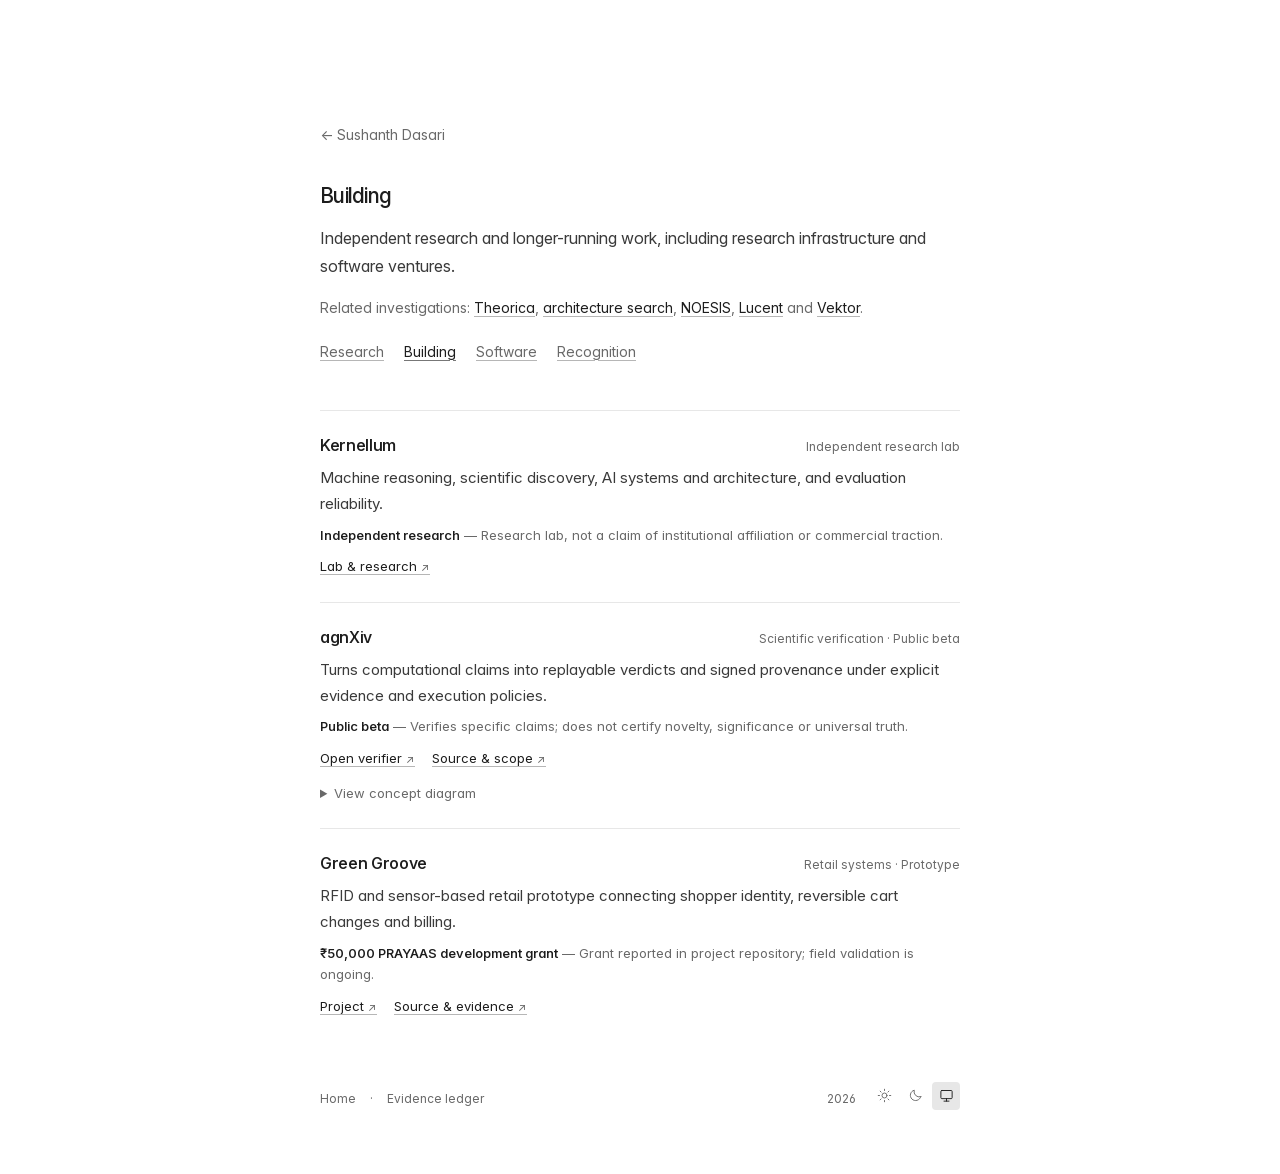
==== building/index.html @ 516c649f "Add neutral dark mode with accessible persistent theme controls" ====
<!doctype html>
<html lang="en"><head>
<meta charset="utf-8">
<meta name="viewport" content="width=device-width, initial-scale=1">
<meta name="description" content="Independent research and longer-running work, including research infrastructure and software ventures.">
<meta name="theme-color" content="#ffffff">
<meta property="og:type" content="website">
<meta property="og:title" content="Building — Sushanth Dasari">
<meta property="og:description" content="Independent research and longer-running work, including research infrastructure and software ventures.">
<meta property="og:url" content="https://sushxnthd.github.io/portfolio/building/">
<meta name="twitter:card" content="summary">
<link rel="canonical" href="https://sushxnthd.github.io/portfolio/building/">
<link rel="icon" type="image/svg+xml" href="../favicon.svg">
<link rel="preload" href="../assets/inter.woff2" as="font" type="font/woff2" crossorigin>
<script src="../theme.js?v=quiet-3"></script>
<link rel="stylesheet" href="../styles.css?v=quiet-3">
<title>Building — Sushanth Dasari</title>

</head>
<body><a class="skip" href="#main">Skip to content</a><main class="site archive" id="main">
<header class="archive-intro"><a class="back" href="../">← Sushanth Dasari</a><h1>Building</h1><p>Independent research and longer-running work, including research infrastructure and software ventures.</p><p class="crosslink">Related investigations: <a href="../research/#theorica">Theorica</a>, <a href="../research/#k1">architecture search</a>, <a href="../research/#noesis">NOESIS</a>, <a href="../research/#lucent">Lucent</a> and <a href="../research/#vektor">Vektor</a>.</p><nav class="archive-nav" aria-label="Other sections"><a href="../research/">Research</a><a href="../building/" aria-current="page">Building</a><a href="../projects/">Software</a><a href="../recognition/">Recognition</a></nav></header>
<div class="records"><article class="record" id="kernellum" aria-labelledby="kernellum-title"><div class="record-heading"><h2 id="kernellum-title">Kernellum</h2><span class="record-status">Independent research lab</span></div><p>Machine reasoning, scientific discovery, AI systems and architecture, and evaluation reliability.</p><p class="record-note"><strong>Independent research</strong> — Research lab, not a claim of institutional affiliation or commercial traction.</p><div class="record-links"><a href="https://github.com/sushxnthd/kernellum">Lab &amp; research <span aria-hidden="true">↗</span></a></div></article>
<article class="record" id="agnxiv" aria-labelledby="agnxiv-title"><div class="record-heading"><h2 id="agnxiv-title">agnXiv</h2><span class="record-status">Scientific verification · Public beta</span></div><p>Turns computational claims into replayable verdicts and signed provenance under explicit evidence and execution policies.</p><p class="record-note"><strong>Public beta</strong> — Verifies specific claims; does not certify novelty, significance or universal truth.</p><div class="record-links"><a href="https://sushxnthd.github.io/agnXiv/">Open verifier <span aria-hidden="true">↗</span></a><a href="https://github.com/sushxnthd/agnXiv">Source &amp; scope <span aria-hidden="true">↗</span></a></div><details class="record-figure"><summary>View concept diagram</summary><figure class="figure agn-figure"><div class="figure-top"><span>INFRASTRUCTURE / 01</span><span>Verification contract</span></div><div class="contract-visual" aria-label="Claim, source, and declared test produce a scoped verdict and signed provenance"><span>01 &nbsp; Exact claim</span><span>02 &nbsp; Source + data + runtime</span><span>03 &nbsp; Declared test</span><span class="contract-arrow" aria-hidden="true">↓</span><strong>Scoped verdict</strong><span class="contract-last">+ signed provenance</span></div><figcaption>Verification is conditional on the declared evidence and execution contract.</figcaption></figure></details></article>
<article class="record" id="greengroove" aria-labelledby="greengroove-title"><div class="record-heading"><h2 id="greengroove-title">Green Groove</h2><span class="record-status">Retail systems · Prototype</span></div><p>RFID and sensor-based retail prototype connecting shopper identity, reversible cart changes and billing.</p><p class="record-note"><strong>₹50,000 PRAYAAS development grant</strong> — Grant reported in project repository; field validation is ongoing.</p><div class="record-links"><a href="https://sushxnthd.github.io/greengroove/">Project <span aria-hidden="true">↗</span></a><a href="https://github.com/sushxnthd/greengroove">Source &amp; evidence <span aria-hidden="true">↗</span></a></div></article></div>
<footer class="footer archive-footer"><a href="../">Home</a><span aria-hidden="true"> · </span><a href="https://github.com/sushxnthd/portfolio/blob/main/EVIDENCE.md">Evidence ledger</a><span class="year">2026</span><div class="theme-control" role="group" aria-label="Color theme" hidden><button type="button" data-choice="light" aria-pressed="false" title="Light theme" aria-label="Light theme"><svg viewBox="0 0 24 24" width="15" height="15" fill="none" stroke="currentColor" stroke-width="1.5" stroke-linecap="round" aria-hidden="true"><circle cx="12" cy="12" r="4"/><path d="M12 2v2m0 16v2M2 12h2m16 0h2M5 5l1.5 1.5m11 11L19 19M5 19l1.5-1.5m11-11L19 5"/></svg></button><button type="button" data-choice="dark" aria-pressed="false" title="Dark theme" aria-label="Dark theme"><svg viewBox="0 0 24 24" width="15" height="15" fill="none" stroke="currentColor" stroke-width="1.5" stroke-linecap="round" stroke-linejoin="round" aria-hidden="true"><path d="M20.5 14a8.5 8.5 0 0 1-10.5-10.5A8.5 8.5 0 1 0 20.5 14Z"/></svg></button><button type="button" data-choice="system" aria-pressed="false" title="System theme" aria-label="System theme"><svg viewBox="0 0 24 24" width="15" height="15" fill="none" stroke="currentColor" stroke-width="1.5" stroke-linecap="round" stroke-linejoin="round" aria-hidden="true"><rect x="3" y="4" width="18" height="13" rx="1.5"/><path d="M12 17v4m-4 0h8"/></svg></button></div></footer>
</main></body></html>
---- styles.css ----
@font-face{font-family:Inter;src:url("assets/inter.woff2") format("woff2");font-style:normal;font-weight:100 900;font-display:swap}
@font-face{font-family:Newsreader;src:url("assets/newsreader-italic.ttf") format("truetype");font-style:italic;font-weight:200 800;font-display:swap}
:root{color-scheme:light;--bg:#fff;--ink:#1d1d1d;--text:#3a3a3a;--muted:#696969;--line:#e7e7e7;--underline:#b6b6b6;--sans:Inter,-apple-system,BlinkMacSystemFont,"Segoe UI",sans-serif;--serif:Newsreader,Georgia,serif;--measure:640px;--hover:#000;--focus:#5c5c5c;--selection:#e9e9e9;--selection-text:#111;--figure-bg:#fff}
*{box-sizing:border-box}
html{-webkit-text-size-adjust:100%;scroll-padding-top:32px}
body{margin:0;background:var(--bg);color:var(--text);font:400 16px/1.75 var(--sans);font-optical-sizing:auto;font-feature-settings:"cv11","ss01";-webkit-font-smoothing:antialiased}
h1,h2,h3,p,ul,figure{margin:0}
h1,h2,h3{color:var(--ink);font-size:16px;font-weight:500;line-height:1.5;letter-spacing:-.018em}
p+p{margin-top:16px}
a{color:var(--ink);text-decoration-line:underline;text-decoration-color:var(--underline);text-decoration-thickness:1px;text-underline-offset:3px;transition:color 120ms ease,text-decoration-color 120ms ease;overflow-wrap:break-word}
a:hover{color:var(--hover);text-decoration-color:var(--ink)}
a:focus-visible,summary:focus-visible{outline:2px solid var(--focus);outline-offset:4px;border-radius:2px}
::selection{background:var(--selection);color:var(--selection-text)}
em{font:italic 450 1.16em/1 var(--serif);font-optical-sizing:auto}
strong{font-weight:550;color:var(--ink)}
.skip{position:absolute;top:10px;left:10px;background:var(--bg);padding:6px 10px;transform:translateY(-200%)}
.skip:focus{transform:none}
.site{width:min(var(--measure),calc(100% - 48px));margin-inline:auto;padding:120px 0 64px}
.intro h1{margin-bottom:26px}
.intro p{max-width:620px}
.home-columns{display:grid;grid-template-columns:repeat(3,minmax(0,1fr));gap:30px;margin-top:57px}
.home-column{min-width:0}
.home-column h2{font-size:14px;font-weight:400;color:var(--muted);letter-spacing:0;margin-bottom:16px}
.home-list{list-style:none;padding:0;display:grid;grid-template-rows:repeat(3,minmax(79px,auto)) auto;gap:13px}
.home-list li>a{font-size:15px;line-height:1.45;display:inline-block;font-weight:450}
.home-list li p{color:var(--muted);font-size:14px;line-height:1.65;letter-spacing:-.012em;margin-top:2px}
.home-list .more{margin-top:0}
.home-list .more a{font-size:14px;color:var(--muted);text-decoration-color:transparent}
.home-list .more a:hover{color:var(--ink);text-decoration-color:var(--underline)}
.more span{display:inline-block;margin-left:2px;color:var(--muted)}
.home-section{margin-top:55px}
.home-section h2{margin-bottom:13px}
.home-section p{max-width:620px}
.recent-list{list-style:none;padding:0;display:grid;gap:5px;font-size:14px;line-height:1.65}
.recent-list li{display:grid;grid-template-columns:83px minmax(0,1fr);gap:12px}
.recent-list time{font-size:13px;color:var(--muted);font-variant-numeric:tabular-nums;white-space:nowrap;padding-top:1px}
.recent-more{font-size:13px;margin-top:11px}
.recent-more a{color:var(--muted)}
.external{font-size:.8em;color:var(--muted);display:inline-block;vertical-align:.08em}
.footer{display:flex;justify-content:space-between;align-items:baseline;gap:14px;flex-wrap:wrap;color:var(--muted);font-size:12px;line-height:1.6;margin-top:64px}
.footer a{color:var(--muted);text-decoration-color:transparent}
.footer a:hover{text-decoration-color:var(--underline);color:var(--ink)}
.archive-intro{margin-bottom:46px}
.archive-intro .back{display:inline-block;font-size:14px;color:var(--muted);text-decoration-color:transparent;margin-bottom:32px}
.archive-intro .back:hover{text-decoration-color:var(--underline);color:var(--ink)}
.archive-intro h1{font-size:21px;font-weight:500;margin-bottom:13px;letter-spacing:-.035em}
.archive-intro .crosslink{font-size:14px;color:var(--muted)}
.archive-nav{display:flex;gap:7px 20px;flex-wrap:wrap;margin-top:19px;font-size:14px}
.archive-nav a{color:var(--muted)}
.archive-group+.archive-group{margin-top:48px}
.archive-group-title{color:var(--muted);font-size:13px;font-weight:450;letter-spacing:.005em;margin-bottom:17px}
.records{display:grid;gap:0}
.record{padding:22px 0 24px;border-top:1px solid var(--line);scroll-margin-top:12px;min-width:0}
.record:last-child{padding-bottom:0}
.record-heading{display:flex;justify-content:space-between;align-items:baseline;gap:4px 20px;flex-wrap:wrap;margin-bottom:8px}
.record-heading h2,.record-heading h3{font-size:16px;font-weight:550;letter-spacing:-.021em}
.record-status{font-size:12px;color:var(--muted);line-height:1.5}
.record>p{font-size:15px;line-height:1.72}
.record>p.record-note{font-size:13px;line-height:1.65;color:var(--muted);margin-top:8px}
.record-links{display:flex;flex-wrap:wrap;gap:4px 17px;font-size:13px;margin-top:9px}
.record-links span{font-size:11px;color:var(--muted)}
.record:target .record-heading h2,.record:target .record-heading h3{text-decoration:underline;text-decoration-color:#aaa;text-underline-offset:5px}
.record-figure{margin-top:12px;font-size:13px}
.record-figure summary{cursor:pointer;color:var(--muted)}
.record-figure summary:hover{color:var(--ink)}
.record-figure .figure{margin-top:16px;max-width:450px;padding:16px;border:1px solid var(--line);display:grid;gap:12px}
.figure-top{display:flex;justify-content:space-between;gap:12px;font:10px/1.5 var(--sans);color:var(--muted)}
.figure svg{display:block;width:100%;height:auto}
.figure figcaption{font-size:12px;color:var(--muted);line-height:1.55}
.somno-visual{display:grid;grid-template-columns:1fr 1fr;align-items:center;gap:15px}
.somno-visual img{display:block;width:100%;height:auto;max-height:280px;object-fit:contain}
.somno-caption,.contract-visual{display:grid;gap:9px}
.somno-caption span,.contract-visual span{font-size:12px;color:var(--muted)}
.contract-visual{padding-block:7px}
.contract-visual strong{font-size:15px}
.archive-footer{justify-content:flex-start}
.archive-footer .year{margin-left:auto}
@media(max-width:620px){
.site{width:calc(100% - 48px);padding-top:62px;padding-bottom:48px}
.intro h1{margin-bottom:21px}
.home-columns{grid-template-columns:1fr;gap:31px;margin-top:43px}
.home-column h2{margin-bottom:12px}
.home-list{grid-template-rows:none;gap:13px}
.home-list li:not(.more){display:grid;grid-template-columns:89px minmax(0,1fr);gap:12px;align-items:baseline}
.home-list li p{margin:0;font-size:14px;line-height:1.55}
.home-list .more{margin-top:3px}
.home-section{margin-top:43px}
.footer{margin-top:48px}
.archive-intro{margin-bottom:35px}
.archive-intro .back{margin-bottom:25px}
.record-heading{display:block}
.record-status{display:block;margin-top:3px}
.record{padding:19px 0 21px}
.archive-group+.archive-group{margin-top:36px}
.archive-footer .year{margin-left:0}
.recent-list li{grid-template-columns:72px minmax(0,1fr);gap:9px}
.recent-list time{font-size:12px}
}
@media(max-width:360px){.site{width:calc(100% - 36px)}.home-list li:not(.more){grid-template-columns:82px minmax(0,1fr);gap:8px}}
@media(prefers-reduced-motion:reduce){*,*:before,*:after{transition:none!important;scroll-behavior:auto!important}}
@media print{.site{padding:0;width:100%;max-width:none}.skip,.back{display:none}.record{break-inside:avoid}a{color:#000}.footer{margin-top:25px}}

.archive-nav a[aria-current=page]{color:var(--ink);text-decoration-color:#777}

/* System fallback works without JavaScript; an explicit choice takes precedence. */
@media(prefers-color-scheme:dark){:root:not([data-theme]){color-scheme:dark;--bg:#151515;--ink:#e7e7e7;--text:#bdbdbd;--muted:#a0a0a0;--line:#303030;--underline:#656565;--hover:#fff;--focus:#aaa;--selection:#414141;--selection-text:#fff;--figure-bg:#e9e9e5}}
:root[data-theme=dark]{color-scheme:dark;--bg:#151515;--ink:#e7e7e7;--text:#bdbdbd;--muted:#a0a0a0;--line:#303030;--underline:#656565;--hover:#fff;--focus:#aaa;--selection:#414141;--selection-text:#fff;--figure-bg:#e9e9e5}
html{background:var(--bg)}
.theme-control{display:flex;align-items:center;gap:3px;margin-left:auto}
.theme-control[hidden]{display:none}
.theme-control button{display:grid;place-items:center;width:28px;height:28px;padding:0;border:0;background:transparent;color:var(--muted);border-radius:4px;cursor:pointer}
.theme-control button:hover,.theme-control button[aria-pressed=true]{color:var(--ink);background:var(--line)}
.theme-control button:focus-visible{outline:2px solid var(--focus);outline-offset:3px}
.footer .site-source{margin-left:auto}
.footer .site-source+.theme-control{margin-left:3px}
.archive-footer .year+.theme-control{margin-left:0}
/* Scientific diagrams preserve their authored color encodings on a light substrate. */
.record-figure .figure svg{background:var(--figure-bg);padding:8px;border-radius:2px}
@media(max-width:620px){.theme-control{margin-left:auto}.footer .site-source+.theme-control{margin-left:0}}
@media print{:root,:root[data-theme=dark]{color-scheme:light;--bg:#fff;--ink:#111;--text:#222;--muted:#555;--line:#ddd;--underline:#aaa;--figure-bg:#fff}.theme-control{display:none!important}}
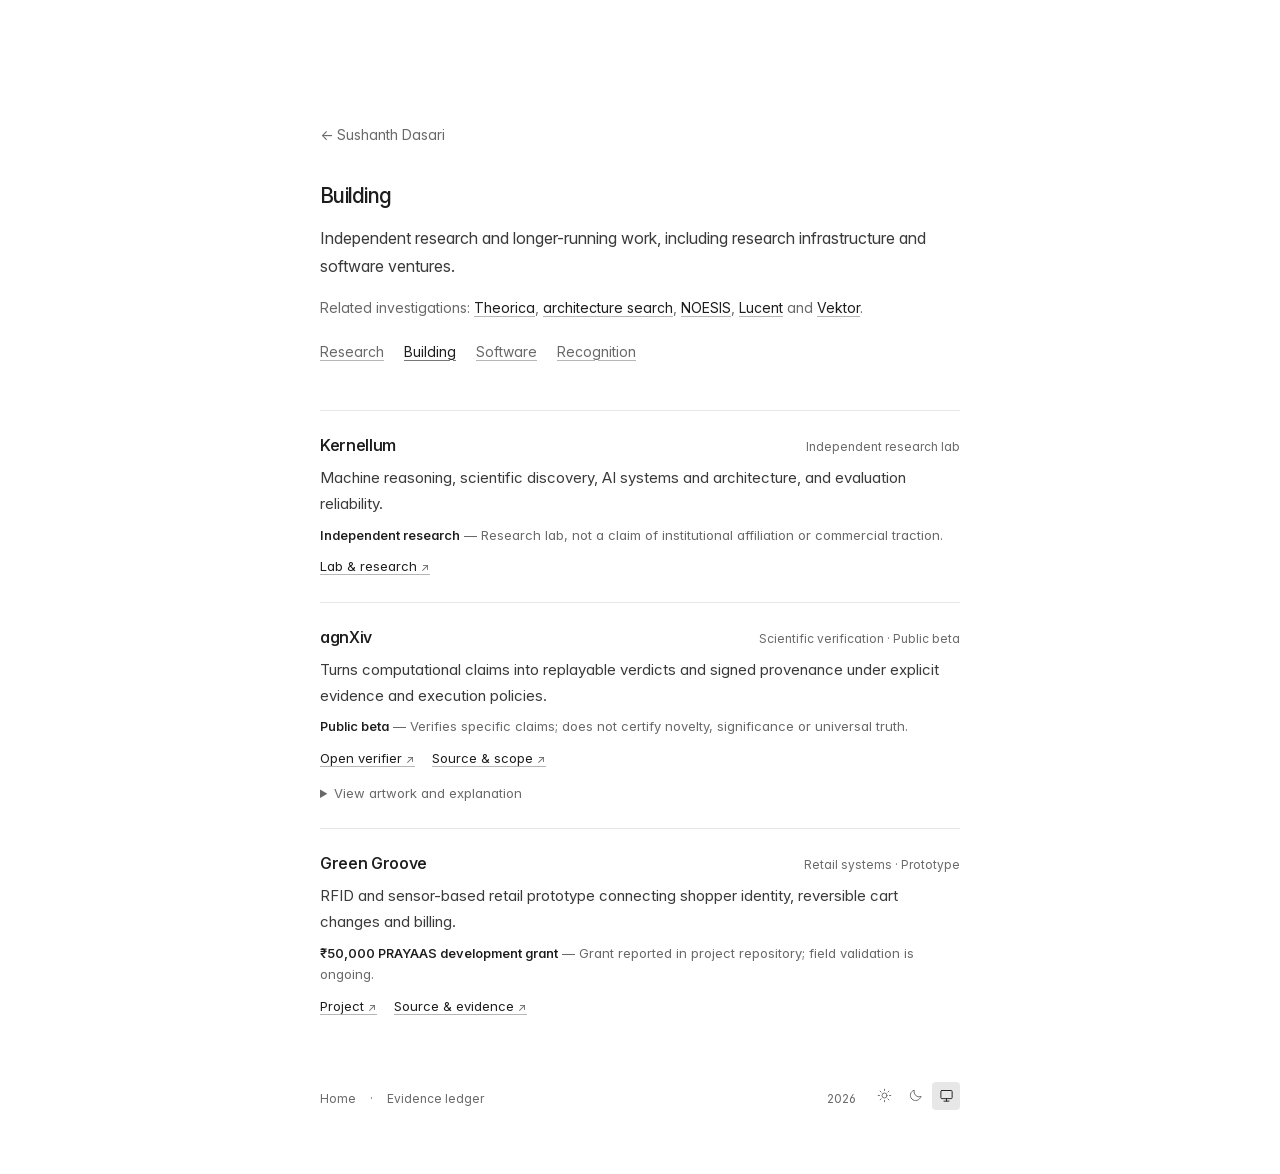
==== commit 85281fb7: "Create original Field Studies graphic collection and velocity-reactive disappearing trail" ====
--- a/building/index.html
+++ b/building/index.html
@@ -12,7 +12,7 @@
 <link rel="canonical" href="https://sushxnthd.github.io/portfolio/building/">
 <link rel="icon" type="image/svg+xml" href="../favicon.svg">
 <link rel="preload" href="../assets/inter.woff2" as="font" type="font/woff2" crossorigin>
-<script src="../theme.js?v=quiet-3"></script>
+<script src="../theme.js?v=quiet-5"></script>
 <link rel="stylesheet" href="../styles.css?v=quiet-3">
 <title>Building — Sushanth Dasari</title>
 
@@ -20,7 +20,7 @@
 <body><a class="skip" href="#main">Skip to content</a><main class="site archive" id="main">
 <header class="archive-intro"><a class="back" href="../">← Sushanth Dasari</a><h1>Building</h1><p>Independent research and longer-running work, including research infrastructure and software ventures.</p><p class="crosslink">Related investigations: <a href="../research/#theorica">Theorica</a>, <a href="../research/#k1">architecture search</a>, <a href="../research/#noesis">NOESIS</a>, <a href="../research/#lucent">Lucent</a> and <a href="../research/#vektor">Vektor</a>.</p><nav class="archive-nav" aria-label="Other sections"><a href="../research/">Research</a><a href="../building/" aria-current="page">Building</a><a href="../projects/">Software</a><a href="../recognition/">Recognition</a></nav></header>
 <div class="records"><article class="record" id="kernellum" aria-labelledby="kernellum-title"><div class="record-heading"><h2 id="kernellum-title">Kernellum</h2><span class="record-status">Independent research lab</span></div><p>Machine reasoning, scientific discovery, AI systems and architecture, and evaluation reliability.</p><p class="record-note"><strong>Independent research</strong> — Research lab, not a claim of institutional affiliation or commercial traction.</p><div class="record-links"><a href="https://github.com/sushxnthd/kernellum">Lab &amp; research <span aria-hidden="true">↗</span></a></div></article>
-<article class="record" id="agnxiv" aria-labelledby="agnxiv-title"><div class="record-heading"><h2 id="agnxiv-title">agnXiv</h2><span class="record-status">Scientific verification · Public beta</span></div><p>Turns computational claims into replayable verdicts and signed provenance under explicit evidence and execution policies.</p><p class="record-note"><strong>Public beta</strong> — Verifies specific claims; does not certify novelty, significance or universal truth.</p><div class="record-links"><a href="https://sushxnthd.github.io/agnXiv/">Open verifier <span aria-hidden="true">↗</span></a><a href="https://github.com/sushxnthd/agnXiv">Source &amp; scope <span aria-hidden="true">↗</span></a></div><details class="record-figure"><summary>View concept diagram</summary><figure class="figure agn-figure"><div class="figure-top"><span>INFRASTRUCTURE / 01</span><span>Verification contract</span></div><div class="contract-visual" aria-label="Claim, source, and declared test produce a scoped verdict and signed provenance"><span>01 &nbsp; Exact claim</span><span>02 &nbsp; Source + data + runtime</span><span>03 &nbsp; Declared test</span><span class="contract-arrow" aria-hidden="true">↓</span><strong>Scoped verdict</strong><span class="contract-last">+ signed provenance</span></div><figcaption>Verification is conditional on the declared evidence and execution contract.</figcaption></figure></details></article>
+<article class="record" id="agnxiv" aria-labelledby="agnxiv-title"><div class="record-heading"><h2 id="agnxiv-title">agnXiv</h2><span class="record-status">Scientific verification · Public beta</span></div><p>Turns computational claims into replayable verdicts and signed provenance under explicit evidence and execution policies.</p><p class="record-note"><strong>Public beta</strong> — Verifies specific claims; does not certify novelty, significance or universal truth.</p><div class="record-links"><a href="https://sushxnthd.github.io/agnXiv/">Open verifier <span aria-hidden="true">↗</span></a><a href="https://github.com/sushxnthd/agnXiv">Source &amp; scope <span aria-hidden="true">↗</span></a></div><details class="record-figure"><summary>View artwork and explanation</summary><figure class="figure original-figure"><img src="../assets/art/proof.svg" width="640" height="480" alt="An original typographic poster with a five-stage verification motif. It represents replayable verification, not a certification guarantee." loading="lazy" decoding="async"><figcaption>Original typographic artwork. A verification verdict depends on the exact claim, source, data, runtime and declared test; verification is conditional on that contract.</figcaption></figure></details></article>
 <article class="record" id="greengroove" aria-labelledby="greengroove-title"><div class="record-heading"><h2 id="greengroove-title">Green Groove</h2><span class="record-status">Retail systems · Prototype</span></div><p>RFID and sensor-based retail prototype connecting shopper identity, reversible cart changes and billing.</p><p class="record-note"><strong>₹50,000 PRAYAAS development grant</strong> — Grant reported in project repository; field validation is ongoing.</p><div class="record-links"><a href="https://sushxnthd.github.io/greengroove/">Project <span aria-hidden="true">↗</span></a><a href="https://github.com/sushxnthd/greengroove">Source &amp; evidence <span aria-hidden="true">↗</span></a></div></article></div>
 <footer class="footer archive-footer"><a href="../">Home</a><span aria-hidden="true"> · </span><a href="https://github.com/sushxnthd/portfolio/blob/main/EVIDENCE.md">Evidence ledger</a><span class="year">2026</span><div class="theme-control" role="group" aria-label="Color theme" hidden><button type="button" data-choice="light" aria-pressed="false" title="Light theme" aria-label="Light theme"><svg viewBox="0 0 24 24" width="15" height="15" fill="none" stroke="currentColor" stroke-width="1.5" stroke-linecap="round" aria-hidden="true"><circle cx="12" cy="12" r="4"/><path d="M12 2v2m0 16v2M2 12h2m16 0h2M5 5l1.5 1.5m11 11L19 19M5 19l1.5-1.5m11-11L19 5"/></svg></button><button type="button" data-choice="dark" aria-pressed="false" title="Dark theme" aria-label="Dark theme"><svg viewBox="0 0 24 24" width="15" height="15" fill="none" stroke="currentColor" stroke-width="1.5" stroke-linecap="round" stroke-linejoin="round" aria-hidden="true"><path d="M20.5 14a8.5 8.5 0 0 1-10.5-10.5A8.5 8.5 0 1 0 20.5 14Z"/></svg></button><button type="button" data-choice="system" aria-pressed="false" title="System theme" aria-label="System theme"><svg viewBox="0 0 24 24" width="15" height="15" fill="none" stroke="currentColor" stroke-width="1.5" stroke-linecap="round" stroke-linejoin="round" aria-hidden="true"><rect x="3" y="4" width="18" height="13" rx="1.5"/><path d="M12 17v4m-4 0h8"/></svg></button></div></footer>
 </main></body></html>
--- a/styles.css
+++ b/styles.css
@@ -118,3 +118,30 @@
 .record-figure .figure svg{background:var(--figure-bg);padding:8px;border-radius:2px}
 @media(max-width:620px){.theme-control{margin-left:auto}.footer .site-source+.theme-control{margin-left:0}}
 @media print{:root,:root[data-theme=dark]{color-scheme:light;--bg:#fff;--ink:#111;--text:#222;--muted:#555;--line:#ddd;--underline:#aaa;--figure-bg:#fff}.theme-control{display:none!important}}
+
+/* An ephemeral portfolio image trail. It is never part of the reading or hit-test tree. */
+.image-trail{position:fixed;inset:0;overflow:hidden;z-index:10;pointer-events:none;user-select:none;contain:strict}
+.image-trail__item{position:absolute;display:block;width:var(--trail-width,156px);max-height:180px;height:auto;object-fit:contain;transform-origin:center;pointer-events:none;will-change:transform,opacity;box-shadow:0 5px 24px #0002;border-radius:2px}
+.trail-toggle{appearance:none;border:0;background:none;color:var(--muted);font:inherit;padding:4px 0;cursor:pointer;white-space:nowrap}
+.trail-toggle[hidden]{display:none}
+.trail-toggle:hover{color:var(--ink)}
+.trail-toggle:focus-visible{outline:2px solid var(--focus);outline-offset:3px;border-radius:2px}
+.trail-toggle .trail-state{margin-left:2px;color:var(--ink)}
+@media(prefers-reduced-motion:reduce),(hover:none),(pointer:coarse){.image-trail,.trail-toggle{display:none!important}}
+@media print{.image-trail,.trail-toggle{display:none!important}}
+
+/* Field studies — art direction and trail v2. */
+.image-trail{z-index:10}
+.image-trail__item{width:var(--trail-width,250px);max-height:none;height:auto;aspect-ratio:4/3;object-fit:cover;border-radius:0;box-shadow:none;will-change:transform,opacity,clip-path;backface-visibility:hidden}
+.art-link{margin-left:auto}
+.footer .art-link+.site-source{margin-left:0}
+.art-site{--measure:880px}
+.art-site .archive-intro{max-width:640px;margin-bottom:35px}
+.art-grid{display:grid;grid-template-columns:repeat(2,minmax(0,1fr));gap:34px 22px}
+.art-study{min-width:0}
+.art-study img{width:100%;height:auto;display:block;aspect-ratio:4/3;background:var(--line)}
+.art-study figcaption{display:flex;justify-content:space-between;gap:8px;flex-wrap:wrap;margin-top:8px;font-size:12px;color:var(--muted);line-height:1.5}
+.art-study figcaption span:first-child{color:var(--ink)}
+.record-figure .original-figure{border:0;padding:0;max-width:520px;gap:10px}
+.original-figure img{display:block;width:100%;height:auto}
+@media(max-width:620px){.art-grid{grid-template-columns:1fr;gap:25px}.art-link{margin-left:0}.footer .art-link+.site-source{margin-left:auto}}
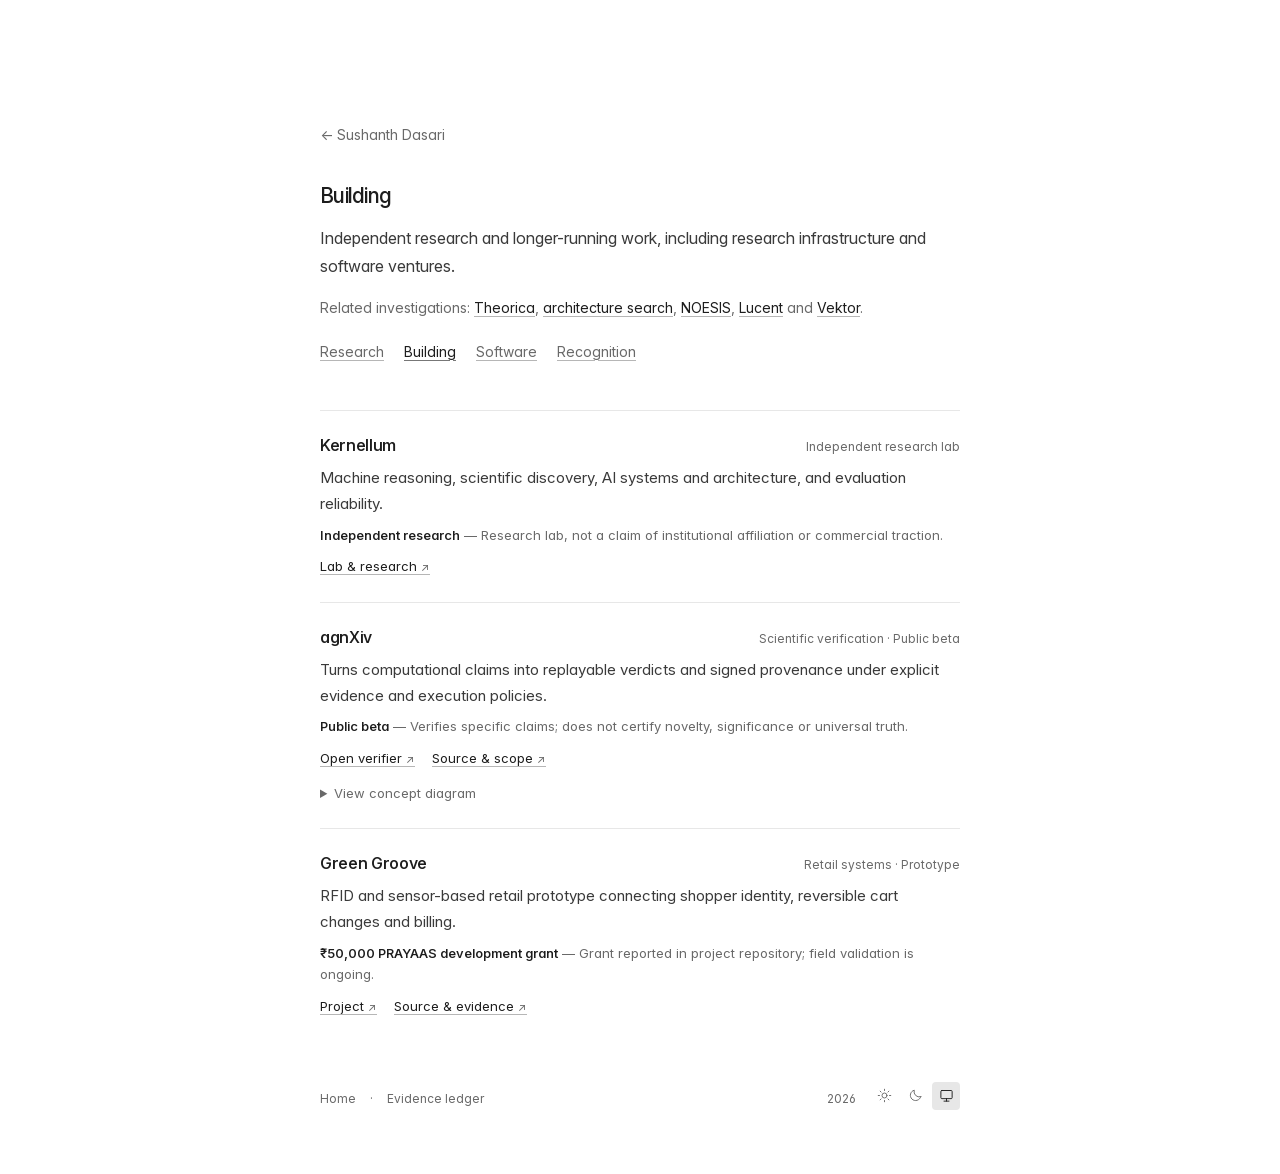
==== commit 69856392: "Restore the original project-art image trail and graphics" ====
--- a/building/index.html
+++ b/building/index.html
@@ -12,7 +12,7 @@
 <link rel="canonical" href="https://sushxnthd.github.io/portfolio/building/">
 <link rel="icon" type="image/svg+xml" href="../favicon.svg">
 <link rel="preload" href="../assets/inter.woff2" as="font" type="font/woff2" crossorigin>
-<script src="../theme.js?v=quiet-5"></script>
+<script src="../theme.js?v=quiet-3"></script>
 <link rel="stylesheet" href="../styles.css?v=quiet-3">
 <title>Building — Sushanth Dasari</title>
 
@@ -20,7 +20,7 @@
 <body><a class="skip" href="#main">Skip to content</a><main class="site archive" id="main">
 <header class="archive-intro"><a class="back" href="../">← Sushanth Dasari</a><h1>Building</h1><p>Independent research and longer-running work, including research infrastructure and software ventures.</p><p class="crosslink">Related investigations: <a href="../research/#theorica">Theorica</a>, <a href="../research/#k1">architecture search</a>, <a href="../research/#noesis">NOESIS</a>, <a href="../research/#lucent">Lucent</a> and <a href="../research/#vektor">Vektor</a>.</p><nav class="archive-nav" aria-label="Other sections"><a href="../research/">Research</a><a href="../building/" aria-current="page">Building</a><a href="../projects/">Software</a><a href="../recognition/">Recognition</a></nav></header>
 <div class="records"><article class="record" id="kernellum" aria-labelledby="kernellum-title"><div class="record-heading"><h2 id="kernellum-title">Kernellum</h2><span class="record-status">Independent research lab</span></div><p>Machine reasoning, scientific discovery, AI systems and architecture, and evaluation reliability.</p><p class="record-note"><strong>Independent research</strong> — Research lab, not a claim of institutional affiliation or commercial traction.</p><div class="record-links"><a href="https://github.com/sushxnthd/kernellum">Lab &amp; research <span aria-hidden="true">↗</span></a></div></article>
-<article class="record" id="agnxiv" aria-labelledby="agnxiv-title"><div class="record-heading"><h2 id="agnxiv-title">agnXiv</h2><span class="record-status">Scientific verification · Public beta</span></div><p>Turns computational claims into replayable verdicts and signed provenance under explicit evidence and execution policies.</p><p class="record-note"><strong>Public beta</strong> — Verifies specific claims; does not certify novelty, significance or universal truth.</p><div class="record-links"><a href="https://sushxnthd.github.io/agnXiv/">Open verifier <span aria-hidden="true">↗</span></a><a href="https://github.com/sushxnthd/agnXiv">Source &amp; scope <span aria-hidden="true">↗</span></a></div><details class="record-figure"><summary>View artwork and explanation</summary><figure class="figure original-figure"><img src="../assets/art/proof.svg" width="640" height="480" alt="An original typographic poster with a five-stage verification motif. It represents replayable verification, not a certification guarantee." loading="lazy" decoding="async"><figcaption>Original typographic artwork. A verification verdict depends on the exact claim, source, data, runtime and declared test; verification is conditional on that contract.</figcaption></figure></details></article>
+<article class="record" id="agnxiv" aria-labelledby="agnxiv-title"><div class="record-heading"><h2 id="agnxiv-title">agnXiv</h2><span class="record-status">Scientific verification · Public beta</span></div><p>Turns computational claims into replayable verdicts and signed provenance under explicit evidence and execution policies.</p><p class="record-note"><strong>Public beta</strong> — Verifies specific claims; does not certify novelty, significance or universal truth.</p><div class="record-links"><a href="https://sushxnthd.github.io/agnXiv/">Open verifier <span aria-hidden="true">↗</span></a><a href="https://github.com/sushxnthd/agnXiv">Source &amp; scope <span aria-hidden="true">↗</span></a></div><details class="record-figure"><summary>View concept diagram</summary><figure class="figure agn-figure"><div class="figure-top"><span>INFRASTRUCTURE / 01</span><span>Verification contract</span></div><div class="contract-visual" aria-label="Claim, source, and declared test produce a scoped verdict and signed provenance"><span>01 &nbsp; Exact claim</span><span>02 &nbsp; Source + data + runtime</span><span>03 &nbsp; Declared test</span><span class="contract-arrow" aria-hidden="true">↓</span><strong>Scoped verdict</strong><span class="contract-last">+ signed provenance</span></div><figcaption>Verification is conditional on the declared evidence and execution contract.</figcaption></figure></details></article>
 <article class="record" id="greengroove" aria-labelledby="greengroove-title"><div class="record-heading"><h2 id="greengroove-title">Green Groove</h2><span class="record-status">Retail systems · Prototype</span></div><p>RFID and sensor-based retail prototype connecting shopper identity, reversible cart changes and billing.</p><p class="record-note"><strong>₹50,000 PRAYAAS development grant</strong> — Grant reported in project repository; field validation is ongoing.</p><div class="record-links"><a href="https://sushxnthd.github.io/greengroove/">Project <span aria-hidden="true">↗</span></a><a href="https://github.com/sushxnthd/greengroove">Source &amp; evidence <span aria-hidden="true">↗</span></a></div></article></div>
 <footer class="footer archive-footer"><a href="../">Home</a><span aria-hidden="true"> · </span><a href="https://github.com/sushxnthd/portfolio/blob/main/EVIDENCE.md">Evidence ledger</a><span class="year">2026</span><div class="theme-control" role="group" aria-label="Color theme" hidden><button type="button" data-choice="light" aria-pressed="false" title="Light theme" aria-label="Light theme"><svg viewBox="0 0 24 24" width="15" height="15" fill="none" stroke="currentColor" stroke-width="1.5" stroke-linecap="round" aria-hidden="true"><circle cx="12" cy="12" r="4"/><path d="M12 2v2m0 16v2M2 12h2m16 0h2M5 5l1.5 1.5m11 11L19 19M5 19l1.5-1.5m11-11L19 5"/></svg></button><button type="button" data-choice="dark" aria-pressed="false" title="Dark theme" aria-label="Dark theme"><svg viewBox="0 0 24 24" width="15" height="15" fill="none" stroke="currentColor" stroke-width="1.5" stroke-linecap="round" stroke-linejoin="round" aria-hidden="true"><path d="M20.5 14a8.5 8.5 0 0 1-10.5-10.5A8.5 8.5 0 1 0 20.5 14Z"/></svg></button><button type="button" data-choice="system" aria-pressed="false" title="System theme" aria-label="System theme"><svg viewBox="0 0 24 24" width="15" height="15" fill="none" stroke="currentColor" stroke-width="1.5" stroke-linecap="round" stroke-linejoin="round" aria-hidden="true"><rect x="3" y="4" width="18" height="13" rx="1.5"/><path d="M12 17v4m-4 0h8"/></svg></button></div></footer>
 </main></body></html>
--- a/styles.css
+++ b/styles.css
@@ -129,19 +129,3 @@
 .trail-toggle .trail-state{margin-left:2px;color:var(--ink)}
 @media(prefers-reduced-motion:reduce),(hover:none),(pointer:coarse){.image-trail,.trail-toggle{display:none!important}}
 @media print{.image-trail,.trail-toggle{display:none!important}}
-
-/* Field studies — art direction and trail v2. */
-.image-trail{z-index:10}
-.image-trail__item{width:var(--trail-width,250px);max-height:none;height:auto;aspect-ratio:4/3;object-fit:cover;border-radius:0;box-shadow:none;will-change:transform,opacity,clip-path;backface-visibility:hidden}
-.art-link{margin-left:auto}
-.footer .art-link+.site-source{margin-left:0}
-.art-site{--measure:880px}
-.art-site .archive-intro{max-width:640px;margin-bottom:35px}
-.art-grid{display:grid;grid-template-columns:repeat(2,minmax(0,1fr));gap:34px 22px}
-.art-study{min-width:0}
-.art-study img{width:100%;height:auto;display:block;aspect-ratio:4/3;background:var(--line)}
-.art-study figcaption{display:flex;justify-content:space-between;gap:8px;flex-wrap:wrap;margin-top:8px;font-size:12px;color:var(--muted);line-height:1.5}
-.art-study figcaption span:first-child{color:var(--ink)}
-.record-figure .original-figure{border:0;padding:0;max-width:520px;gap:10px}
-.original-figure img{display:block;width:100%;height:auto}
-@media(max-width:620px){.art-grid{grid-template-columns:1fr;gap:25px}.art-link{margin-left:0}.footer .art-link+.site-source{margin-left:auto}}
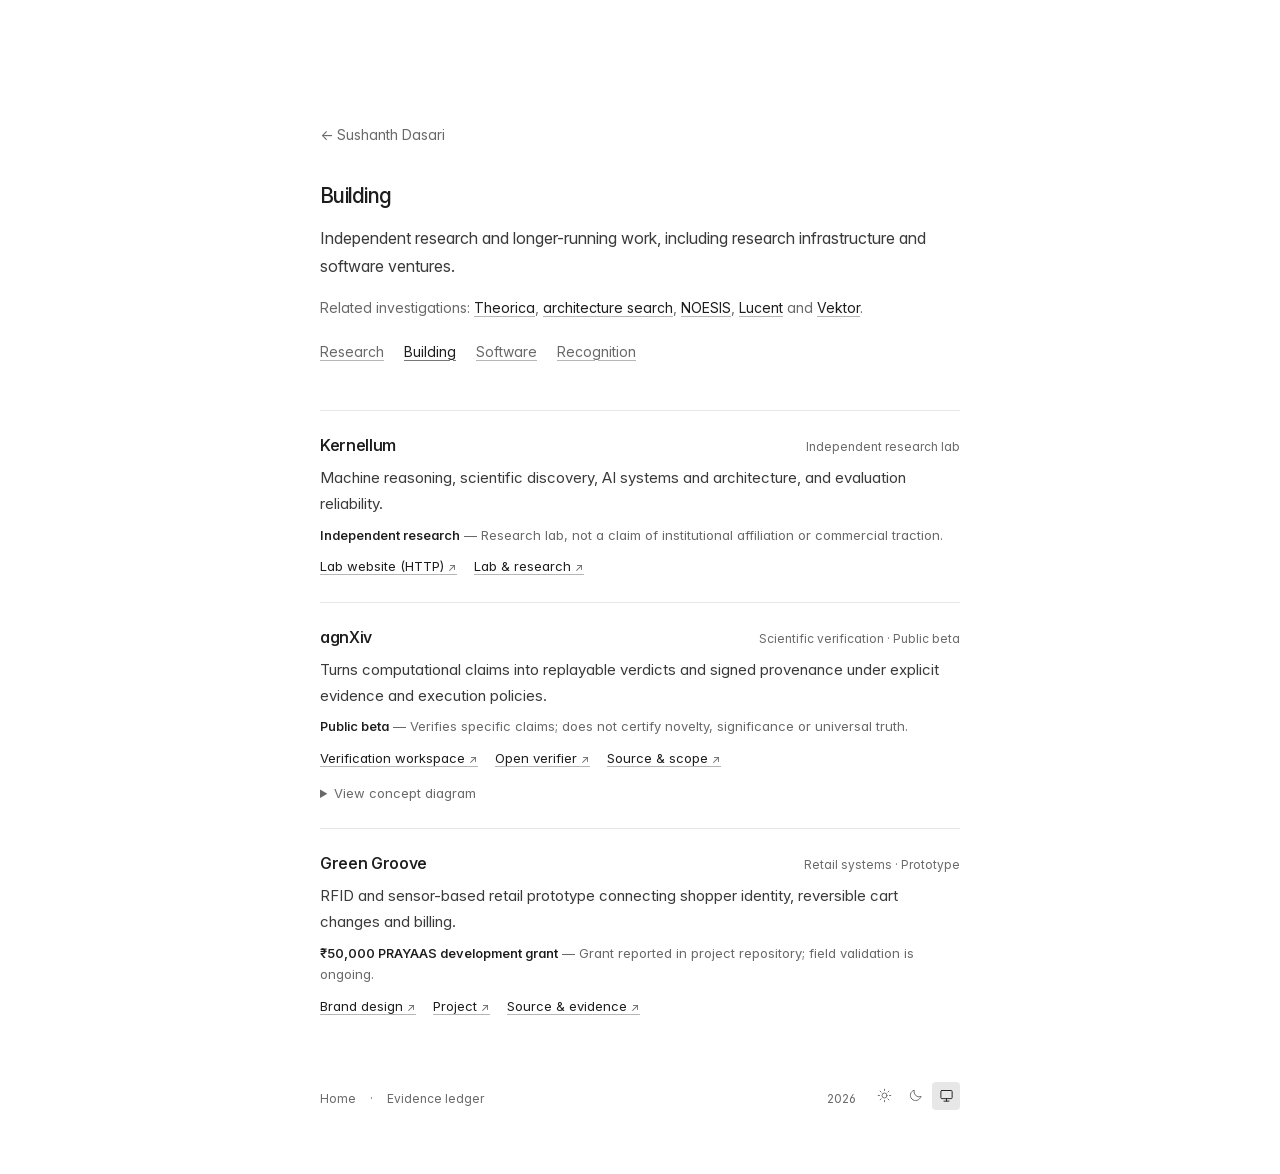
==== commit 153e5c3d: "Link verified project websites and all 25 live engineering demos" ====
--- a/building/index.html
+++ b/building/index.html
@@ -19,8 +19,8 @@
 </head>
 <body><a class="skip" href="#main">Skip to content</a><main class="site archive" id="main">
 <header class="archive-intro"><a class="back" href="../">← Sushanth Dasari</a><h1>Building</h1><p>Independent research and longer-running work, including research infrastructure and software ventures.</p><p class="crosslink">Related investigations: <a href="../research/#theorica">Theorica</a>, <a href="../research/#k1">architecture search</a>, <a href="../research/#noesis">NOESIS</a>, <a href="../research/#lucent">Lucent</a> and <a href="../research/#vektor">Vektor</a>.</p><nav class="archive-nav" aria-label="Other sections"><a href="../research/">Research</a><a href="../building/" aria-current="page">Building</a><a href="../projects/">Software</a><a href="../recognition/">Recognition</a></nav></header>
-<div class="records"><article class="record" id="kernellum" aria-labelledby="kernellum-title"><div class="record-heading"><h2 id="kernellum-title">Kernellum</h2><span class="record-status">Independent research lab</span></div><p>Machine reasoning, scientific discovery, AI systems and architecture, and evaluation reliability.</p><p class="record-note"><strong>Independent research</strong> — Research lab, not a claim of institutional affiliation or commercial traction.</p><div class="record-links"><a href="https://github.com/sushxnthd/kernellum">Lab &amp; research <span aria-hidden="true">↗</span></a></div></article>
-<article class="record" id="agnxiv" aria-labelledby="agnxiv-title"><div class="record-heading"><h2 id="agnxiv-title">agnXiv</h2><span class="record-status">Scientific verification · Public beta</span></div><p>Turns computational claims into replayable verdicts and signed provenance under explicit evidence and execution policies.</p><p class="record-note"><strong>Public beta</strong> — Verifies specific claims; does not certify novelty, significance or universal truth.</p><div class="record-links"><a href="https://sushxnthd.github.io/agnXiv/">Open verifier <span aria-hidden="true">↗</span></a><a href="https://github.com/sushxnthd/agnXiv">Source &amp; scope <span aria-hidden="true">↗</span></a></div><details class="record-figure"><summary>View concept diagram</summary><figure class="figure agn-figure"><div class="figure-top"><span>INFRASTRUCTURE / 01</span><span>Verification contract</span></div><div class="contract-visual" aria-label="Claim, source, and declared test produce a scoped verdict and signed provenance"><span>01 &nbsp; Exact claim</span><span>02 &nbsp; Source + data + runtime</span><span>03 &nbsp; Declared test</span><span class="contract-arrow" aria-hidden="true">↓</span><strong>Scoped verdict</strong><span class="contract-last">+ signed provenance</span></div><figcaption>Verification is conditional on the declared evidence and execution contract.</figcaption></figure></details></article>
-<article class="record" id="greengroove" aria-labelledby="greengroove-title"><div class="record-heading"><h2 id="greengroove-title">Green Groove</h2><span class="record-status">Retail systems · Prototype</span></div><p>RFID and sensor-based retail prototype connecting shopper identity, reversible cart changes and billing.</p><p class="record-note"><strong>₹50,000 PRAYAAS development grant</strong> — Grant reported in project repository; field validation is ongoing.</p><div class="record-links"><a href="https://sushxnthd.github.io/greengroove/">Project <span aria-hidden="true">↗</span></a><a href="https://github.com/sushxnthd/greengroove">Source &amp; evidence <span aria-hidden="true">↗</span></a></div></article></div>
+<div class="records"><article class="record" id="kernellum" aria-labelledby="kernellum-title"><div class="record-heading"><h2 id="kernellum-title">Kernellum</h2><span class="record-status">Independent research lab</span></div><p>Machine reasoning, scientific discovery, AI systems and architecture, and evaluation reliability.</p><p class="record-note"><strong>Independent research</strong> — Research lab, not a claim of institutional affiliation or commercial traction.</p><div class="record-links"><a href="http://kernellum.qd.je/">Lab website (HTTP) <span aria-hidden="true">↗</span></a><a href="https://github.com/sushxnthd/kernellum">Lab &amp; research <span aria-hidden="true">↗</span></a></div></article>
+<article class="record" id="agnxiv" aria-labelledby="agnxiv-title"><div class="record-heading"><h2 id="agnxiv-title">agnXiv</h2><span class="record-status">Scientific verification · Public beta</span></div><p>Turns computational claims into replayable verdicts and signed provenance under explicit evidence and execution policies.</p><p class="record-note"><strong>Public beta</strong> — Verifies specific claims; does not certify novelty, significance or universal truth.</p><div class="record-links"><a href="https://sushxnthd.github.io/agnXiv/verify.html">Verification workspace <span aria-hidden="true">↗</span></a><a href="https://sushxnthd.github.io/agnXiv/">Open verifier <span aria-hidden="true">↗</span></a><a href="https://github.com/sushxnthd/agnXiv">Source &amp; scope <span aria-hidden="true">↗</span></a></div><details class="record-figure"><summary>View concept diagram</summary><figure class="figure agn-figure"><div class="figure-top"><span>INFRASTRUCTURE / 01</span><span>Verification contract</span></div><div class="contract-visual" aria-label="Claim, source, and declared test produce a scoped verdict and signed provenance"><span>01 &nbsp; Exact claim</span><span>02 &nbsp; Source + data + runtime</span><span>03 &nbsp; Declared test</span><span class="contract-arrow" aria-hidden="true">↓</span><strong>Scoped verdict</strong><span class="contract-last">+ signed provenance</span></div><figcaption>Verification is conditional on the declared evidence and execution contract.</figcaption></figure></details></article>
+<article class="record" id="greengroove" aria-labelledby="greengroove-title"><div class="record-heading"><h2 id="greengroove-title">Green Groove</h2><span class="record-status">Retail systems · Prototype</span></div><p>RFID and sensor-based retail prototype connecting shopper identity, reversible cart changes and billing.</p><p class="record-note"><strong>₹50,000 PRAYAAS development grant</strong> — Grant reported in project repository; field validation is ongoing.</p><div class="record-links"><a href="https://www.behance.net/gallery/211169339/Green-Groove">Brand design <span aria-hidden="true">↗</span></a><a href="https://sushxnthd.github.io/greengroove/">Project <span aria-hidden="true">↗</span></a><a href="https://github.com/sushxnthd/greengroove">Source &amp; evidence <span aria-hidden="true">↗</span></a></div></article></div>
 <footer class="footer archive-footer"><a href="../">Home</a><span aria-hidden="true"> · </span><a href="https://github.com/sushxnthd/portfolio/blob/main/EVIDENCE.md">Evidence ledger</a><span class="year">2026</span><div class="theme-control" role="group" aria-label="Color theme" hidden><button type="button" data-choice="light" aria-pressed="false" title="Light theme" aria-label="Light theme"><svg viewBox="0 0 24 24" width="15" height="15" fill="none" stroke="currentColor" stroke-width="1.5" stroke-linecap="round" aria-hidden="true"><circle cx="12" cy="12" r="4"/><path d="M12 2v2m0 16v2M2 12h2m16 0h2M5 5l1.5 1.5m11 11L19 19M5 19l1.5-1.5m11-11L19 5"/></svg></button><button type="button" data-choice="dark" aria-pressed="false" title="Dark theme" aria-label="Dark theme"><svg viewBox="0 0 24 24" width="15" height="15" fill="none" stroke="currentColor" stroke-width="1.5" stroke-linecap="round" stroke-linejoin="round" aria-hidden="true"><path d="M20.5 14a8.5 8.5 0 0 1-10.5-10.5A8.5 8.5 0 1 0 20.5 14Z"/></svg></button><button type="button" data-choice="system" aria-pressed="false" title="System theme" aria-label="System theme"><svg viewBox="0 0 24 24" width="15" height="15" fill="none" stroke="currentColor" stroke-width="1.5" stroke-linecap="round" stroke-linejoin="round" aria-hidden="true"><rect x="3" y="4" width="18" height="13" rx="1.5"/><path d="M12 17v4m-4 0h8"/></svg></button></div></footer>
 </main></body></html>
--- a/styles.css
+++ b/styles.css
@@ -120,12 +120,125 @@
 @media print{:root,:root[data-theme=dark]{color-scheme:light;--bg:#fff;--ink:#111;--text:#222;--muted:#555;--line:#ddd;--underline:#aaa;--figure-bg:#fff}.theme-control{display:none!important}}
 
 /* An ephemeral portfolio image trail. It is never part of the reading or hit-test tree. */
-.image-trail{position:fixed;inset:0;overflow:hidden;z-index:10;pointer-events:none;user-select:none;contain:strict}
-.image-trail__item{position:absolute;display:block;width:var(--trail-width,156px);max-height:180px;height:auto;object-fit:contain;transform-origin:center;pointer-events:none;will-change:transform,opacity;box-shadow:0 5px 24px #0002;border-radius:2px}
+/* Decorative images paint over the page, but never capture input or cover the skip link. */
+.home{position:relative;z-index:1}
+.skip{z-index:12}
+.image-trail{position:fixed;inset:0;overflow:hidden;z-index:10;pointer-events:none;user-select:none;contain:strict;opacity:1}
+.image-trail__item{position:absolute;display:block;width:var(--trail-width,156px);max-height:180px;height:auto;object-fit:contain;transform-origin:center;pointer-events:none;will-change:transform,opacity;box-shadow:0 5px 24px #0002;border-radius:0}
 .trail-toggle{appearance:none;border:0;background:none;color:var(--muted);font:inherit;padding:4px 0;cursor:pointer;white-space:nowrap}
 .trail-toggle[hidden]{display:none}
 .trail-toggle:hover{color:var(--ink)}
 .trail-toggle:focus-visible{outline:2px solid var(--focus);outline-offset:3px;border-radius:2px}
 .trail-toggle .trail-state{margin-left:2px;color:var(--ink)}
-@media(prefers-reduced-motion:reduce),(hover:none),(pointer:coarse){.image-trail,.trail-toggle{display:none!important}}
+/* Passive touch listeners let the browser handle every native gesture. */
+@media(any-pointer:coarse){.touch-trail-enabled .home{touch-action:auto}}
+@media(prefers-reduced-motion:reduce){.image-trail,.trail-toggle{display:none!important}}
 @media print{.image-trail,.trail-toggle{display:none!important}}
+
+/* Native disclosures: compact index, full-width reading when expanded. */
+.work-index{margin-top:54px;border-top:1px solid var(--line)}
+.work-section{border-bottom:1px solid var(--line);scroll-margin-top:32px}
+.work-summary{display:grid;grid-template-columns:142px minmax(0,1fr) 16px;align-items:baseline;gap:14px;padding:17px 0;cursor:pointer;list-style:none}
+.work-summary::-webkit-details-marker{display:none}
+.work-summary::marker{content:""}
+.work-summary-title{display:flex;align-items:baseline;gap:10px;color:var(--ink)}
+.work-name{font-weight:500;letter-spacing:-.018em}
+.work-count{font-size:11px;color:var(--muted);font-variant-numeric:tabular-nums}
+.work-preview{font-size:13px;line-height:1.55;color:var(--muted)}
+.work-indicator{position:relative;display:inline-block;align-self:center;width:12px;height:12px;color:var(--muted);justify-self:end}
+.work-indicator:before,.work-indicator:after{content:"";position:absolute;background:currentColor;left:1px;right:1px;height:1px;top:5px;transition:transform 160ms ease,opacity 160ms ease}
+.work-indicator:after{transform:rotate(90deg)}
+.work-section[open]>.work-summary .work-indicator:after{transform:rotate(0deg);opacity:0}
+.work-summary:hover .work-name{color:var(--hover)}
+.work-summary:focus-visible{outline-offset:5px;border-radius:0}
+.work-content{padding:5px 0 29px}
+.work-content>p{color:var(--muted);font-size:14px;line-height:1.65}
+.work-content>p:last-of-type{margin-bottom:24px}
+.work-content .archive-group+.archive-group{margin-top:38px}
+.work-section[open]>.work-content{animation:work-enter 180ms ease-out both}
+@keyframes work-enter{from{opacity:0;transform:translateY(-4px)}to{opacity:1;transform:translateY(0)}}
+@media(max-width:620px){.work-index{margin-top:40px}.work-summary{grid-template-columns:minmax(0,1fr) 16px;gap:2px 10px;padding:14px 0}.work-preview{grid-column:1;grid-row:2}.work-indicator{grid-column:2;grid-row:1 / span 2}.work-content{padding-bottom:23px}}
+@media(prefers-reduced-motion:reduce){.work-section[open]>.work-content{animation:none}}
+@media print{.work-section:not([open])>.work-content{display:block!important}.work-indicator{display:none}}
+
+/* Selected evidence: a compact index, not a second archive or decorative card grid. */
+.featured-work{margin-top:35px}
+.featured-work h2{font-size:13px;font-weight:450;color:var(--muted);letter-spacing:0;margin-bottom:12px}
+.featured-list{list-style:none;padding:0}
+.featured-list li{display:grid;grid-template-columns:minmax(0,1fr) auto;align-items:baseline;gap:8px 24px;padding:11px 0;border-top:1px solid var(--line)}
+.featured-description{display:grid;grid-template-columns:78px minmax(0,1fr);gap:12px;align-items:baseline}
+.featured-description h3{font-size:15px;line-height:1.6}
+.featured-description p{font-size:13px;line-height:1.6;color:var(--muted)}
+.featured-link{font-size:12px;color:var(--muted);white-space:nowrap;text-decoration-color:transparent}
+.featured-link:hover{color:var(--ink);text-decoration-color:var(--underline)}
+.featured-link span{font-size:11px}
+.featured-work+.work-index{margin-top:31px}
+@media(max-width:620px){
+.featured-work{margin-top:29px}
+.featured-list li{grid-template-columns:minmax(0,1fr);gap:5px;padding:12px 0}
+.featured-description{grid-template-columns:72px minmax(0,1fr);gap:10px}
+.featured-link{margin-left:82px;justify-self:start}
+.featured-work+.work-index{margin-top:26px}
+}
+
+/* Compact, source-linked research process notes; the archive remains independently expandable. */
+.research-process{margin-top:16px;border-left:1px solid var(--line);padding:0 0 1px 14px}
+.process-label{display:block;color:var(--muted);font-size:11px;line-height:1.5;margin-bottom:6px}
+.research-process p{font-size:13px;line-height:1.65;color:var(--text)}
+.research-process .record-links{margin-top:7px}
+.reproduce-command{display:block;font:12px/1.6 ui-monospace,SFMono-Regular,Consolas,monospace;color:var(--ink);margin-top:8px;overflow-wrap:anywhere;user-select:all}
+
+/* Reading rhythm: one quiet, consistent axis for the index and expanded work. */
+.home{--measure:680px}
+.home .intro h1{font-size:23px;font-weight:560;line-height:1.3;letter-spacing:-.045em;margin-bottom:25px}
+.home .intro p{max-width:590px;line-height:1.75;text-wrap:pretty}
+.home .intro p+p{margin-top:13px}
+.home .featured-work{margin-top:43px}
+.home .featured-work h2,.home .home-section h2{font-size:13px;font-weight:500;letter-spacing:0;color:var(--muted);margin-bottom:12px}
+.home .featured-list li{grid-template-columns:minmax(0,1fr) 128px;gap:8px 18px;padding:13px 0}
+.home .featured-description{grid-template-columns:88px minmax(0,1fr);gap:14px}
+.home .featured-description h3{font-weight:530}
+.home .featured-description p{text-wrap:pretty}
+.home .featured-link{justify-self:end;font-size:12px;line-height:1.6;text-align:right}
+.home .featured-link span{margin-left:2px}
+.home .featured-work+.work-index{margin-top:36px}
+.home .work-summary{grid-template-columns:142px minmax(0,1fr) 16px;gap:14px;padding:19px 0;align-items:center}
+.home .work-summary-title{gap:10px;min-width:0}
+.home .work-count{font-size:11px;min-width:18px;text-align:right}
+.home .work-summary:hover .work-indicator,.home .work-section[open]>.work-summary .work-indicator{color:var(--ink)}
+.home .work-content{padding:8px 0 32px}
+.home .work-content>p{max-width:600px;text-wrap:pretty}
+.home .archive-group-title{margin-bottom:10px;font-size:12px}
+.home .record{padding:23px 0 26px}
+.home .record:last-child{padding-bottom:0}
+.home .record-heading{gap:6px 18px;margin-bottom:9px}
+.home .record-heading h3{font-size:17px;line-height:1.4;letter-spacing:-.025em}
+.home .record-permalink{text-decoration-color:transparent}
+.home .record-permalink:hover,.home .record:target .record-permalink{text-decoration-color:var(--underline)}
+.home .record>p{max-width:620px;text-wrap:pretty}
+.home .record>p.record-note{margin-top:9px}
+.home .record-links{margin-top:11px;gap:5px 18px}
+.home .record-figure .figure{max-width:100%}
+.home .record-figure .figure svg{max-width:520px;margin-inline:auto}
+.home .research-process{margin-top:18px}
+.home .home-section{margin-top:46px}
+.home .recent-list li{grid-template-columns:84px minmax(0,1fr);gap:12px}
+.home .footer{margin-top:53px;padding-top:17px;border-top:1px solid var(--line);align-items:center}
+@media(max-width:620px){
+.home .intro h1{font-size:21px;margin-bottom:21px}
+.home .featured-work{margin-top:34px}
+.home .featured-list li{grid-template-columns:minmax(0,1fr);gap:6px;padding:14px 0}
+.home .featured-description{grid-template-columns:78px minmax(0,1fr);gap:12px}
+.home .featured-link{margin-left:90px;justify-self:start;text-align:left}
+.home .featured-work+.work-index{margin-top:29px}
+.home .work-summary{grid-template-columns:minmax(0,1fr) 16px;gap:3px 10px;padding:16px 0}
+.home .work-count{text-align:left}
+.home .record{padding:20px 0 23px}
+.home .record-status{margin-top:5px}
+.home .work-content{padding-bottom:26px}
+.home .home-section{margin-top:38px}
+.home .recent-list li{grid-template-columns:72px minmax(0,1fr);gap:9px}
+.home .footer{margin-top:42px;gap:8px 12px}
+.home .footer .site-source{margin-left:auto}
+.home .footer .theme-control{margin-left:0}
+}
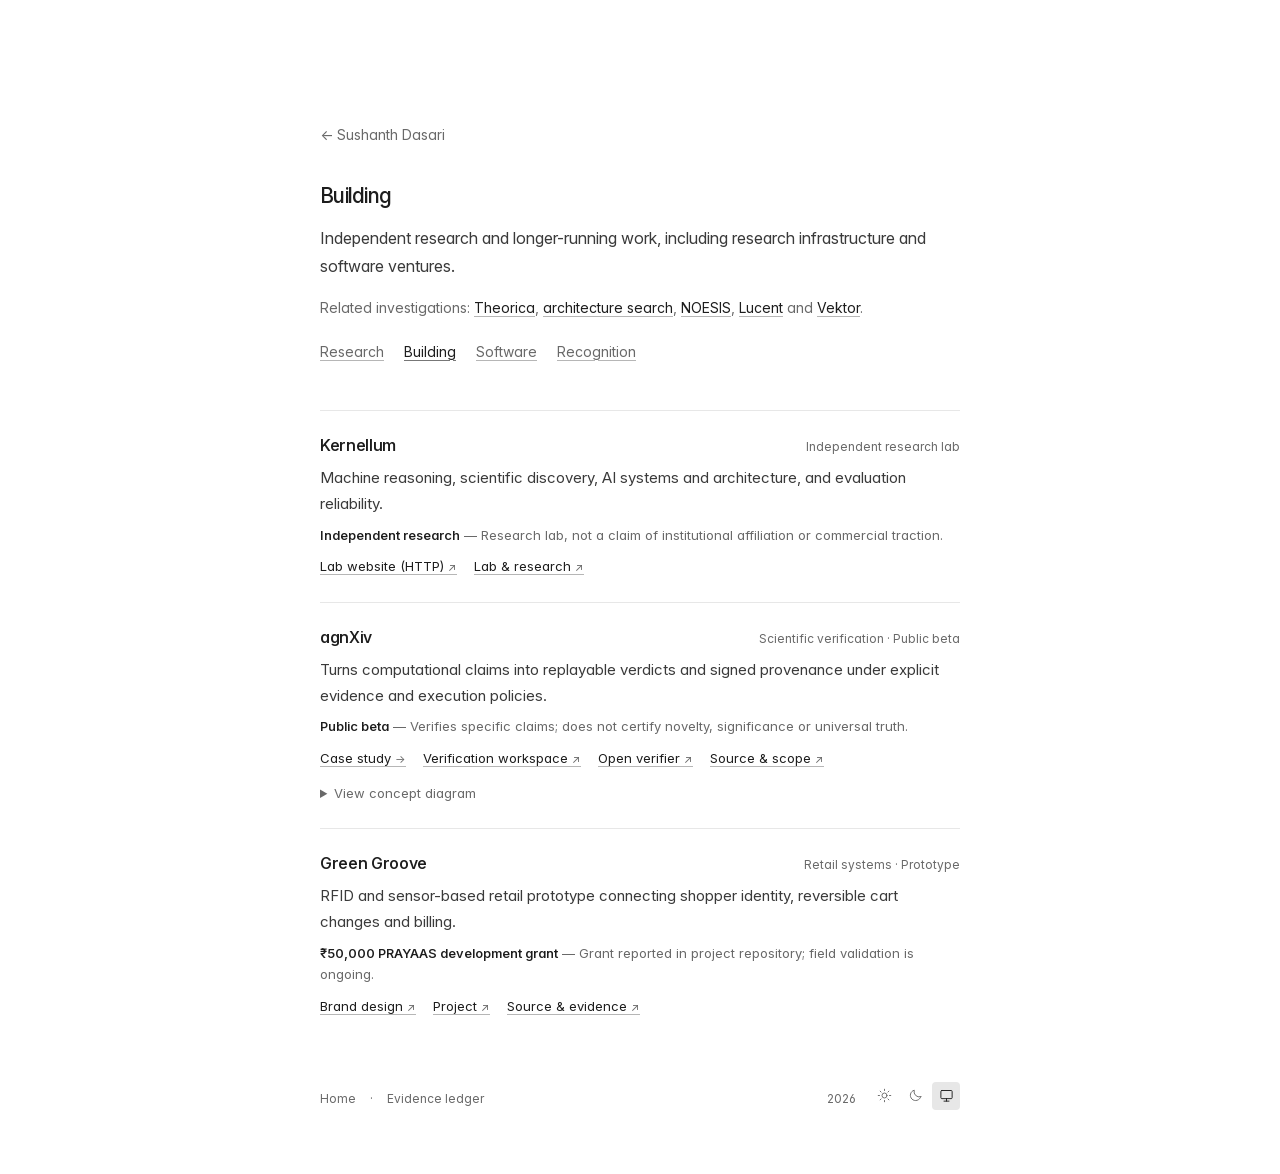
==== commit 9c7c1e83: "Deepen research evidence and correct quantitative and attribution details" ====
--- a/building/index.html
+++ b/building/index.html
@@ -13,14 +13,14 @@
 <link rel="icon" type="image/svg+xml" href="../favicon.svg">
 <link rel="preload" href="../assets/inter.woff2" as="font" type="font/woff2" crossorigin>
 <script src="../theme.js?v=quiet-3"></script>
-<link rel="stylesheet" href="../styles.css?v=quiet-3">
+<link rel="stylesheet" href="../styles.css?v=haa-2">
 <title>Building — Sushanth Dasari</title>
 
 </head>
 <body><a class="skip" href="#main">Skip to content</a><main class="site archive" id="main">
 <header class="archive-intro"><a class="back" href="../">← Sushanth Dasari</a><h1>Building</h1><p>Independent research and longer-running work, including research infrastructure and software ventures.</p><p class="crosslink">Related investigations: <a href="../research/#theorica">Theorica</a>, <a href="../research/#k1">architecture search</a>, <a href="../research/#noesis">NOESIS</a>, <a href="../research/#lucent">Lucent</a> and <a href="../research/#vektor">Vektor</a>.</p><nav class="archive-nav" aria-label="Other sections"><a href="../research/">Research</a><a href="../building/" aria-current="page">Building</a><a href="../projects/">Software</a><a href="../recognition/">Recognition</a></nav></header>
 <div class="records"><article class="record" id="kernellum" aria-labelledby="kernellum-title"><div class="record-heading"><h2 id="kernellum-title">Kernellum</h2><span class="record-status">Independent research lab</span></div><p>Machine reasoning, scientific discovery, AI systems and architecture, and evaluation reliability.</p><p class="record-note"><strong>Independent research</strong> — Research lab, not a claim of institutional affiliation or commercial traction.</p><div class="record-links"><a href="http://kernellum.qd.je/">Lab website (HTTP) <span aria-hidden="true">↗</span></a><a href="https://github.com/sushxnthd/kernellum">Lab &amp; research <span aria-hidden="true">↗</span></a></div></article>
-<article class="record" id="agnxiv" aria-labelledby="agnxiv-title"><div class="record-heading"><h2 id="agnxiv-title">agnXiv</h2><span class="record-status">Scientific verification · Public beta</span></div><p>Turns computational claims into replayable verdicts and signed provenance under explicit evidence and execution policies.</p><p class="record-note"><strong>Public beta</strong> — Verifies specific claims; does not certify novelty, significance or universal truth.</p><div class="record-links"><a href="https://sushxnthd.github.io/agnXiv/verify.html">Verification workspace <span aria-hidden="true">↗</span></a><a href="https://sushxnthd.github.io/agnXiv/">Open verifier <span aria-hidden="true">↗</span></a><a href="https://github.com/sushxnthd/agnXiv">Source &amp; scope <span aria-hidden="true">↗</span></a></div><details class="record-figure"><summary>View concept diagram</summary><figure class="figure agn-figure"><div class="figure-top"><span>INFRASTRUCTURE / 01</span><span>Verification contract</span></div><div class="contract-visual" aria-label="Claim, source, and declared test produce a scoped verdict and signed provenance"><span>01 &nbsp; Exact claim</span><span>02 &nbsp; Source + data + runtime</span><span>03 &nbsp; Declared test</span><span class="contract-arrow" aria-hidden="true">↓</span><strong>Scoped verdict</strong><span class="contract-last">+ signed provenance</span></div><figcaption>Verification is conditional on the declared evidence and execution contract.</figcaption></figure></details></article>
+<article class="record" id="agnxiv" aria-labelledby="agnxiv-title"><div class="record-heading"><h2 id="agnxiv-title">agnXiv</h2><span class="record-status">Scientific verification · Public beta</span></div><p>Turns computational claims into replayable verdicts and signed provenance under explicit evidence and execution policies.</p><p class="record-note"><strong>Public beta</strong> — Verifies specific claims; does not certify novelty, significance or universal truth.</p><div class="record-links"><a href="../work/agnxiv/">Case study <span aria-hidden="true">→</span></a><a href="https://sushxnthd.github.io/agnXiv/verify.html">Verification workspace <span aria-hidden="true">↗</span></a><a href="https://sushxnthd.github.io/agnXiv/">Open verifier <span aria-hidden="true">↗</span></a><a href="https://github.com/sushxnthd/agnXiv">Source &amp; scope <span aria-hidden="true">↗</span></a></div><details class="record-figure"><summary>View concept diagram</summary><figure class="figure agn-figure"><div class="figure-top"><span>INFRASTRUCTURE / 01</span><span>Verification contract</span></div><div class="contract-visual" aria-label="Claim, source, and declared test produce a scoped verdict and signed provenance"><span>01 &nbsp; Exact claim</span><span>02 &nbsp; Source + data + runtime</span><span>03 &nbsp; Declared test</span><span class="contract-arrow" aria-hidden="true">↓</span><strong>Scoped verdict</strong><span class="contract-last">+ signed provenance</span></div><figcaption>Verification is conditional on the declared evidence and execution contract.</figcaption></figure></details></article>
 <article class="record" id="greengroove" aria-labelledby="greengroove-title"><div class="record-heading"><h2 id="greengroove-title">Green Groove</h2><span class="record-status">Retail systems · Prototype</span></div><p>RFID and sensor-based retail prototype connecting shopper identity, reversible cart changes and billing.</p><p class="record-note"><strong>₹50,000 PRAYAAS development grant</strong> — Grant reported in project repository; field validation is ongoing.</p><div class="record-links"><a href="https://www.behance.net/gallery/211169339/Green-Groove">Brand design <span aria-hidden="true">↗</span></a><a href="https://sushxnthd.github.io/greengroove/">Project <span aria-hidden="true">↗</span></a><a href="https://github.com/sushxnthd/greengroove">Source &amp; evidence <span aria-hidden="true">↗</span></a></div></article></div>
 <footer class="footer archive-footer"><a href="../">Home</a><span aria-hidden="true"> · </span><a href="https://github.com/sushxnthd/portfolio/blob/main/EVIDENCE.md">Evidence ledger</a><span class="year">2026</span><div class="theme-control" role="group" aria-label="Color theme" hidden><button type="button" data-choice="light" aria-pressed="false" title="Light theme" aria-label="Light theme"><svg viewBox="0 0 24 24" width="15" height="15" fill="none" stroke="currentColor" stroke-width="1.5" stroke-linecap="round" aria-hidden="true"><circle cx="12" cy="12" r="4"/><path d="M12 2v2m0 16v2M2 12h2m16 0h2M5 5l1.5 1.5m11 11L19 19M5 19l1.5-1.5m11-11L19 5"/></svg></button><button type="button" data-choice="dark" aria-pressed="false" title="Dark theme" aria-label="Dark theme"><svg viewBox="0 0 24 24" width="15" height="15" fill="none" stroke="currentColor" stroke-width="1.5" stroke-linecap="round" stroke-linejoin="round" aria-hidden="true"><path d="M20.5 14a8.5 8.5 0 0 1-10.5-10.5A8.5 8.5 0 1 0 20.5 14Z"/></svg></button><button type="button" data-choice="system" aria-pressed="false" title="System theme" aria-label="System theme"><svg viewBox="0 0 24 24" width="15" height="15" fill="none" stroke="currentColor" stroke-width="1.5" stroke-linecap="round" stroke-linejoin="round" aria-hidden="true"><rect x="3" y="4" width="18" height="13" rx="1.5"/><path d="M12 17v4m-4 0h8"/></svg></button></div></footer>
 </main></body></html>
--- a/styles.css
+++ b/styles.css
@@ -242,3 +242,82 @@
 .home .footer .site-source{margin-left:auto}
 .home .footer .theme-control{margin-left:0}
 }
+
+/* HAA-facing proof layer: quiet homepage hierarchy, deep standalone evidence pages. */
+.question-list{list-style:none;padding:0;display:grid;gap:8px}
+.question-list li{display:grid;grid-template-columns:154px minmax(0,1fr);gap:14px;font-size:14px;line-height:1.65}
+.question-list li>a{font-weight:500;text-decoration-color:transparent}
+.question-list li>a:hover{text-decoration-color:var(--underline)}
+.question-list li>span{color:var(--muted);text-wrap:pretty}
+.case-study{--measure:760px;padding-top:58px}
+.case-nav{display:flex;justify-content:space-between;gap:16px;align-items:center;margin-bottom:74px;font-size:13px}
+.case-nav a{color:var(--muted);text-decoration-color:transparent}
+.case-nav a:hover{color:var(--ink);text-decoration-color:var(--underline)}
+.case-header{max-width:710px}
+.case-kicker{font-size:12px;line-height:1.5;color:var(--muted);margin-bottom:12px}
+.case-header h1{font-size:34px;font-weight:570;line-height:1.12;letter-spacing:-.052em;margin-bottom:15px}
+.case-deck{font-size:18px;line-height:1.62;letter-spacing:-.018em;text-wrap:pretty;max-width:690px}
+.case-links{display:flex;flex-wrap:wrap;gap:5px 18px;font-size:13px;margin-top:18px}
+.case-links a{color:var(--ink)}
+.case-links.inline{margin-top:12px}
+.case-facts{display:grid;grid-template-columns:repeat(2,minmax(0,1fr));gap:0 34px;margin:48px 0 5px;border-top:1px solid var(--line)}
+.case-facts>div{padding:15px 0 17px;border-bottom:1px solid var(--line)}
+.case-facts dt{font-size:11px;line-height:1.5;color:var(--muted);margin-bottom:4px}
+.case-facts dd{margin:0;font-size:13px;line-height:1.62;color:var(--text);text-wrap:pretty}
+.case-section{padding:42px 0 46px;border-top:1px solid var(--line)}
+.case-section:first-of-type{margin-top:42px}
+.case-section>h2{font-size:12px;font-weight:500;color:var(--muted);letter-spacing:0;margin-bottom:18px}
+.case-copy{max-width:670px}
+.case-copy p{font-size:15px;line-height:1.78;text-wrap:pretty}
+.case-copy p+p{margin-top:13px}
+.case-boundary{border-left:1px solid var(--line);padding-left:16px}
+.case-code,.case-terminal{display:block;margin-top:17px;font:12px/1.7 ui-monospace,SFMono-Regular,Consolas,monospace;color:var(--ink);overflow-wrap:anywhere}
+.case-terminal{background:transparent;border:1px solid var(--line);padding:18px 20px;white-space:pre-wrap;max-width:560px}
+.case-media{margin-top:27px}
+.case-media figcaption{font-size:11px;line-height:1.6;color:var(--muted);margin-top:10px}
+.case-phone-grid{display:grid;grid-template-columns:repeat(3,minmax(0,1fr));gap:12px;align-items:start;max-width:660px}
+.case-phone-grid img{display:block;width:100%;height:auto;border:1px solid var(--line);background:var(--figure-bg)}
+.metric-grid{display:grid;grid-template-columns:repeat(4,minmax(0,1fr));gap:1px;background:var(--line);border:1px solid var(--line);margin:8px 0 22px;max-width:720px}
+.metric-grid>div{background:var(--bg);padding:15px 14px;min-height:92px}
+.metric-grid strong{display:block;font-size:19px;font-weight:560;line-height:1.3;letter-spacing:-.035em;margin-bottom:5px}
+.metric-grid span{display:block;color:var(--muted);font-size:11px;line-height:1.55}
+.case-caption,.case-source-note{font-size:13px;line-height:1.65;color:var(--muted);max-width:680px}
+.case-source-note{margin-top:14px}
+.bar-list{list-style:none;padding:0;margin:20px 0 0;display:grid;gap:9px;max-width:700px}
+.bar-list li{display:grid;grid-template-columns:112px minmax(0,1fr) 48px;gap:11px;align-items:center;font-size:11px;color:var(--muted)}
+.bar-list strong{font-size:11px;font-weight:520;color:var(--ink);text-align:right;font-variant-numeric:tabular-nums}
+.bar-track{height:7px;background:var(--line);position:relative;overflow:hidden}
+.bar-track i{display:block;height:100%;width:min(calc(var(--bar) * 4.5),100%);background:var(--muted);opacity:.62}
+.case-evidence{list-style:none;padding:0;border-top:1px solid var(--line);max-width:720px}
+.case-evidence li{display:grid;grid-template-columns:90px minmax(0,1fr) auto;gap:10px 18px;align-items:baseline;padding:13px 0;border-bottom:1px solid var(--line);font-size:13px;line-height:1.6}
+.case-evidence strong{font-size:12px;font-weight:530}
+.case-evidence span{color:var(--muted)}
+.case-evidence a{font-size:12px;white-space:nowrap;text-decoration-color:transparent}
+.case-evidence a:hover{text-decoration-color:var(--underline)}
+.case-footer{border-top:1px solid var(--line);padding-top:17px;margin-top:10px}
+.not-found{padding-top:28vh}
+.not-found>p{font-size:12px;color:var(--muted);margin-bottom:9px}
+.not-found h1{font-size:30px;letter-spacing:-.045em;margin-bottom:20px}
+@media(max-width:620px){
+.question-list{gap:13px}.question-list li{grid-template-columns:1fr;gap:1px}
+.case-study{width:calc(100% - 40px);padding-top:34px}
+.case-nav{margin-bottom:52px}
+.case-header h1{font-size:28px}
+.case-deck{font-size:16px;line-height:1.68}
+.case-facts{grid-template-columns:1fr;margin-top:38px}
+.case-section{padding:34px 0 37px}
+.case-phone-grid{grid-template-columns:repeat(3,minmax(0,1fr));gap:5px}
+.metric-grid{grid-template-columns:1fr 1fr}
+.metric-grid>div{min-height:84px}
+.bar-list li{grid-template-columns:92px minmax(0,1fr) 43px;gap:8px}
+.case-evidence li{grid-template-columns:72px minmax(0,1fr);gap:3px 12px}
+.case-evidence li>a{grid-column:2}
+}
+@media print{
+.case-study{width:100%;max-width:none;padding:0}.case-nav,.case-footer .theme-control{display:none}.case-header h1{font-size:28pt}.case-section{break-inside:avoid}.case-phone-grid{max-width:520px}.case-links a:after,.case-evidence a:after{content:" (" attr(href) ")";font-size:8pt;color:#555}.bar-track i{background:#777}
+}
+
+/* Evidence presentation: honest quantitative scale, compact technical tables and visible focus. */
+.bar-track i{width:var(--bar)}
+.case-data{margin-top:20px;font-size:13px}.case-data summary{cursor:pointer;color:var(--ink);min-height:28px}.case-data table{width:100%;border-collapse:collapse;font-variant-numeric:tabular-nums;font-size:12px;line-height:1.6}.case-data caption{text-align:left;color:var(--muted);padding:8px 0}.case-data th,.case-data td{border-bottom:1px solid var(--line);text-align:right;padding:6px 3px}.case-data th:first-child{text-align:left;font-weight:500}.case-phone-grid img{object-fit:contain}.home .question-list+.work-index{margin-top:36px}.home #now+.work-index{margin-top:30px}.case-links a,.case-evidence a{min-height:24px;display:inline-block}.case-section :focus-visible{outline-offset:3px}.case-terminal{overflow-wrap:anywhere}.case-study .case-section a{overflow-wrap:anywhere}
+@media print{.case-data:not([open])>table{display:table!important}.case-data summary{display:none}.case-links a:after,.case-evidence a:after{overflow-wrap:anywhere}.case-section{break-inside:auto}.metric-grid,.case-media,.case-data table{break-inside:avoid}}
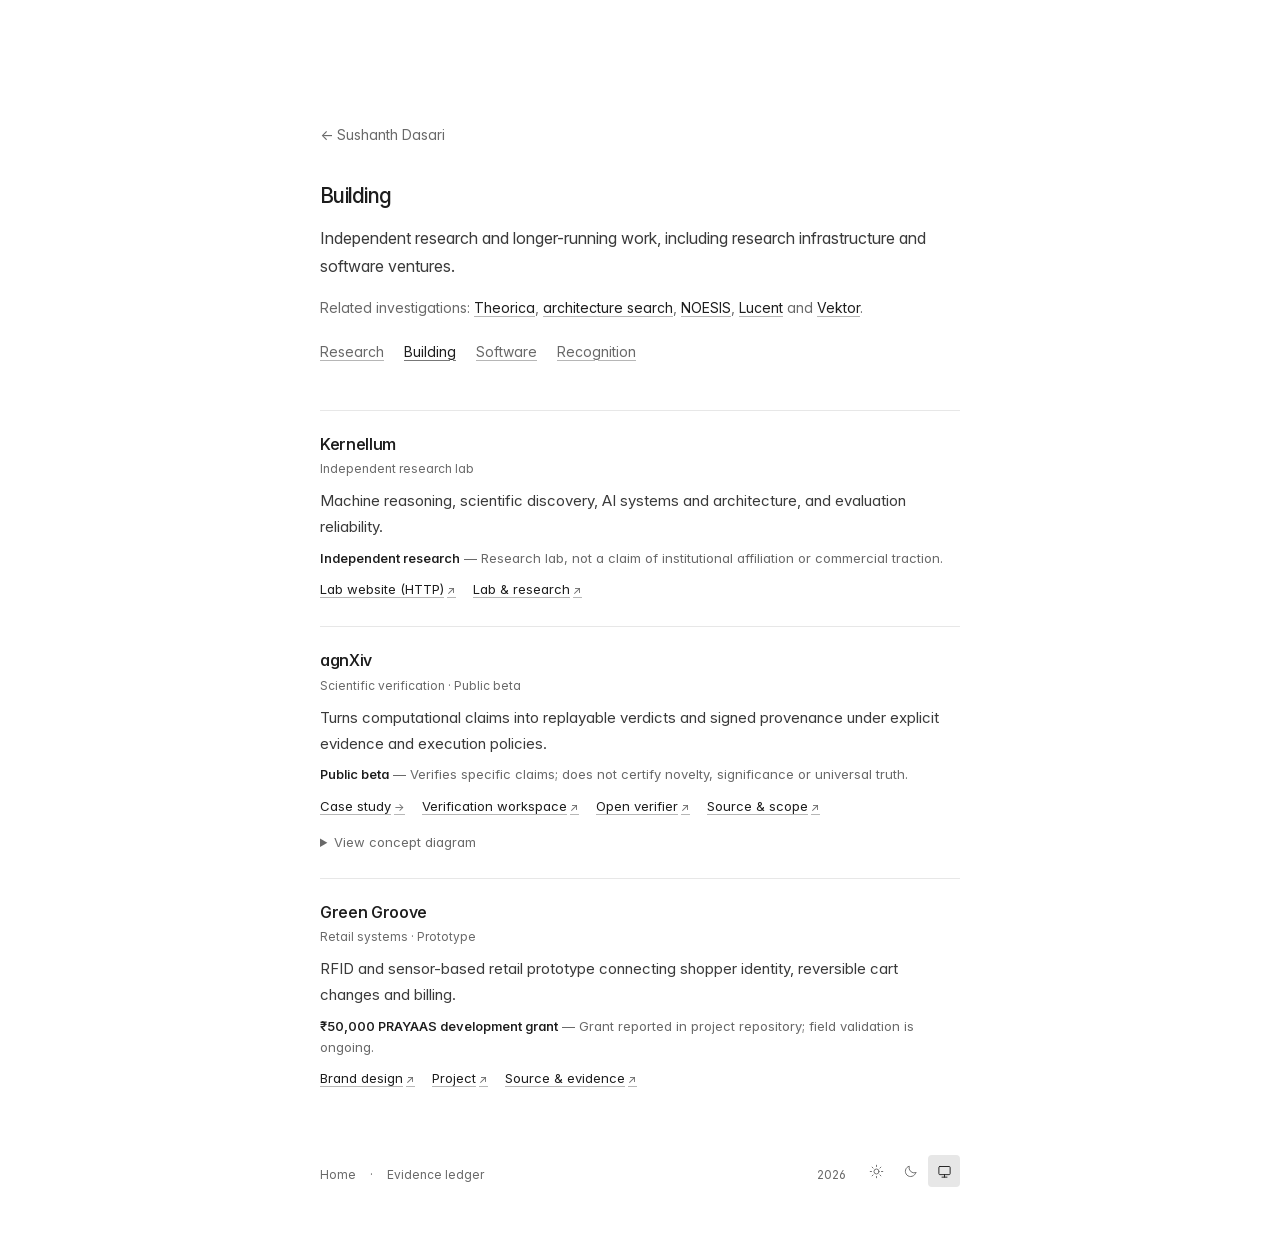
==== commit d5acf5f1: "Refine editorial typography, spacing and evidence UI from rendered screenshots" ====
--- a/building/index.html
+++ b/building/index.html
@@ -13,7 +13,7 @@
 <link rel="icon" type="image/svg+xml" href="../favicon.svg">
 <link rel="preload" href="../assets/inter.woff2" as="font" type="font/woff2" crossorigin>
 <script src="../theme.js?v=quiet-3"></script>
-<link rel="stylesheet" href="../styles.css?v=haa-2">
+<link rel="stylesheet" href="../styles.css?v=craft-2">
 <title>Building — Sushanth Dasari</title>
 
 </head>
--- a/styles.css
+++ b/styles.css
@@ -321,3 +321,165 @@
 .bar-track i{width:var(--bar)}
 .case-data{margin-top:20px;font-size:13px}.case-data summary{cursor:pointer;color:var(--ink);min-height:28px}.case-data table{width:100%;border-collapse:collapse;font-variant-numeric:tabular-nums;font-size:12px;line-height:1.6}.case-data caption{text-align:left;color:var(--muted);padding:8px 0}.case-data th,.case-data td{border-bottom:1px solid var(--line);text-align:right;padding:6px 3px}.case-data th:first-child{text-align:left;font-weight:500}.case-phone-grid img{object-fit:contain}.home .question-list+.work-index{margin-top:36px}.home #now+.work-index{margin-top:30px}.case-links a,.case-evidence a{min-height:24px;display:inline-block}.case-section :focus-visible{outline-offset:3px}.case-terminal{overflow-wrap:anywhere}.case-study .case-section a{overflow-wrap:anywhere}
 @media print{.case-data:not([open])>table{display:table!important}.case-data summary{display:none}.case-links a:after,.case-evidence a:after{overflow-wrap:anywhere}.case-section{break-inside:auto}.metric-grid,.case-media,.case-data table{break-inside:avoid}}
+
+/* Final alignment pass: shared reading axes, compact mobile rows, no new visual language. */
+.home{--index-label:142px;--index-gap:14px;--index-action:112px}
+.home .featured-list li{grid-template-columns:var(--index-label) minmax(0,1fr) var(--index-action);column-gap:var(--index-gap);align-items:baseline}
+.home .featured-description{display:contents}
+.home .featured-description h3{grid-column:1;grid-row:1;min-width:0}
+.home .featured-description p{grid-column:2;grid-row:1;min-width:0}
+.home .featured-link{grid-column:3;grid-row:1;margin:0}
+.home .question-list li{grid-template-columns:var(--index-label) minmax(0,1fr);gap:var(--index-gap)}
+.home .work-summary{grid-template-columns:var(--index-label) minmax(0,1fr) 16px;column-gap:var(--index-gap)}
+.home .recent-list li{grid-template-columns:var(--index-label) minmax(0,1fr);column-gap:var(--index-gap)}
+.home .work-summary-title{display:grid;grid-template-columns:minmax(0,1fr) 24px;gap:8px;align-items:baseline}
+.home .work-count{font-variant-numeric:tabular-nums;text-align:right}
+.home .featured-list li:last-child{border-bottom:1px solid var(--line)}
+.home .question-list li>a,.home .recent-list li>span{min-width:0}
+.case-nav>*{min-width:0}
+.case-nav a:last-child{text-align:right}
+.case-facts dd,.metric-grid>div,.case-evidence li>*{min-width:0;overflow-wrap:anywhere}
+.case-data{max-width:100%;overflow-x:auto}
+.case-data table{min-width:0}
+.case-phone-grid img{aspect-ratio:auto}
+@media(max-width:620px){
+ .home .featured-list li{grid-template-columns:minmax(0,1fr) auto;gap:3px 12px;padding:13px 0 14px}
+ .home .featured-description h3{grid-column:1;grid-row:1}
+ .home .featured-description p{grid-column:1 / -1;grid-row:2;max-width:none}
+ .home .featured-link{grid-column:2;grid-row:1;justify-self:end;text-align:right}
+ .home .question-list li{grid-template-columns:minmax(0,1fr);gap:2px}
+ .home .work-summary{grid-template-columns:minmax(0,1fr) 16px;gap:3px 10px}
+ .home .work-summary-title{display:flex;gap:10px}
+ .home .work-count{text-align:left}
+ .home .recent-list li{grid-template-columns:58px minmax(0,1fr);gap:12px}
+ .home .footer{display:grid;grid-template-columns:minmax(0,1fr) auto;gap:8px 12px}
+ .home .footer .site-source{margin:0;justify-self:end}
+ .home .footer .theme-control{margin:0;justify-self:start}
+ .home .footer .trail-toggle{justify-self:end}
+ .case-nav{gap:12px}
+ .case-evidence li{grid-template-columns:72px minmax(0,1fr)}
+ .case-evidence a{white-space:normal}
+}
+@media print{
+ .home .footer{display:flex}
+ .case-study{width:100%;padding:0}
+ .case-data{overflow:visible}
+}
+
+/* Screenshot-led finish: a quiet editorial hierarchy and consistent physical edges. */
+:root{--space-1:4px;--space-2:8px;--space-3:12px;--space-4:16px;--space-5:24px;--space-6:32px;--space-7:40px;--space-8:48px}
+.site.home{padding-top:96px;padding-bottom:56px}
+.home .intro h1{font-size:26px;line-height:1.24;font-weight:560;letter-spacing:-.044em;margin-bottom:24px}
+.home .intro p{max-width:620px;line-height:1.68;text-wrap:wrap}
+.home .intro p+p{margin-top:12px}
+.home .featured-work{margin-top:40px}
+.home .featured-work h2,.home .home-section h2{font-size:14px;font-weight:510;color:var(--ink);letter-spacing:-.012em;line-height:1.5;margin-bottom:14px}
+.home .featured-list li{padding:14px 0}
+.home .featured-description h3{font-size:15px;line-height:1.5}
+.home .featured-description p,.home .work-preview{font-size:14px;line-height:1.55}
+.home .featured-link{font-size:13px;line-height:1.5}
+.home .home-section{margin-top:40px}
+.home .question-list{gap:12px}
+.home .question-list li{align-items:baseline;line-height:1.55}
+.home #now+.work-index{margin-top:32px}
+.home .work-summary{padding:18px 0}
+.home .work-summary-title{line-height:1.5}
+.home .work-count{font-size:12px}
+.home .work-indicator{width:16px;height:16px}
+.home .work-indicator:before,.home .work-indicator:after{left:2px;right:2px;top:7px}
+.home .work-summary:hover .work-name{text-decoration:underline;text-underline-offset:4px;text-decoration-color:var(--underline)}
+.home .work-content{padding-top:12px;padding-bottom:32px}
+.home .archive-group-title,.archive-group-title{font-size:13px;font-weight:500;color:var(--muted);letter-spacing:0}
+.home .record{padding:24px 0}
+.record-heading{display:grid;grid-template-columns:minmax(0,1fr);gap:5px;margin-bottom:10px}
+.record-heading h3,.record-heading h2{line-height:1.4;text-wrap:pretty;overflow-wrap:anywhere}
+.record-status{font-size:12px;line-height:1.5;margin:0}
+.record-links{row-gap:8px}
+.record-links a{min-height:24px;display:inline-flex;align-items:baseline;gap:3px}
+.home .record>p.record-note{line-height:1.65}
+.home .recent-list{gap:9px}
+.home .recent-list li{line-height:1.6}
+.home .recent-list time{font-size:12px;line-height:1.8}
+.home .footer{margin-top:48px;padding-top:16px}
+.footer .theme-control{gap:2px}
+.theme-control button{width:32px;height:32px}
+.trail-toggle{min-height:32px}
+.case-study{padding-top:48px;padding-bottom:56px}
+.case-nav{margin-bottom:56px}
+.case-nav a{min-height:28px;display:inline-flex;align-items:center}
+.case-kicker{font-size:13px;line-height:1.5;margin-bottom:12px}
+.case-header{max-width:100%}
+.case-header h1{font-size:36px;letter-spacing:-.048em;line-height:1.13;margin-bottom:16px;text-wrap:balance}
+.case-deck{max-width:700px;line-height:1.6}
+.case-links{gap:8px 18px;margin-top:20px}
+.case-facts{margin-top:40px;column-gap:24px}
+.case-facts>div{padding:16px 0}
+.case-facts dt{font-size:12px;line-height:1.5}
+.case-facts dd{font-size:14px;line-height:1.6}
+.case-section{padding:36px 0 40px}
+.case-section:first-of-type{margin-top:32px}
+.case-section>h2{font-size:15px;font-weight:550;letter-spacing:-.018em;color:var(--ink);line-height:1.45;margin-bottom:16px}
+.case-copy p{line-height:1.7}
+.case-copy,.case-caption,.case-source-note{max-width:680px}
+.case-media,.metric-grid,.case-evidence,.bar-list{max-width:none}
+.case-media{margin-top:24px}
+.case-media figcaption{font-size:12px;line-height:1.6}
+.metric-grid{margin:16px 0 20px}
+.metric-grid>div{padding:16px}
+.metric-grid strong{font-size:22px;font-variant-numeric:tabular-nums;line-height:1.25;margin-bottom:6px}
+.metric-grid span{font-size:12px;line-height:1.5}
+.bar-list{gap:10px}
+.bar-list li{grid-template-columns:112px minmax(0,1fr) 52px;font-size:12px;line-height:1.5}
+.bar-list strong{font-size:12px}
+.bar-track{height:8px}
+.case-evidence li{grid-template-columns:96px minmax(0,1fr) auto;align-items:baseline}
+.case-evidence strong,.case-evidence a{font-size:13px}
+.case-data table{font-size:13px}
+.case-data th,.case-data td{padding:8px 4px}
+.case-terminal{max-width:100%;line-height:1.65}
+.case-phone-grid{max-width:none;gap:16px}
+.case-footer{margin-top:4px}
+@media(max-width:620px){
+ .site.home{padding-top:48px;padding-bottom:32px}
+ .home .intro h1{font-size:24px;line-height:1.25;margin-bottom:20px}
+ .home .intro p{line-height:1.65}
+ .home .featured-work{margin-top:32px}
+ .home .featured-work h2,.home .home-section h2{margin-bottom:12px}
+ .home .featured-list li{padding:13px 0 14px;gap:5px 12px}
+ .home .featured-link{font-size:12px}
+ .home .featured-description p,.home .work-preview{font-size:14px;line-height:1.55}
+ .home .home-section{margin-top:32px}
+ .home .question-list{gap:14px}
+ .home .work-summary{padding:16px 0}
+ .home #now+.work-index{margin-top:28px}
+ .home .recent-list{gap:13px}
+ .home .recent-list li{grid-template-columns:48px minmax(0,1fr);gap:10px;font-size:14px}
+ .home .recent-list time{font-size:12px;line-height:1.85}
+ .home .record{padding:20px 0}
+ .home .work-content{padding-bottom:24px}
+ .home .footer{margin-top:36px;padding-top:12px;gap:8px}
+ .theme-control button{width:44px;height:44px}
+ .trail-toggle{min-height:44px;min-width:44px}
+ .case-study{padding-top:28px;padding-bottom:32px}
+ .case-nav{margin-bottom:36px}
+ .case-nav a{min-height:32px}
+ .case-header h1{font-size:30px;line-height:1.15}
+ .case-deck{font-size:16px;line-height:1.62}
+ .case-facts{margin-top:32px}
+ .case-section{padding:28px 0 32px}
+ .case-section:first-of-type{margin-top:24px}
+ .case-section>h2{margin-bottom:12px}
+ .case-facts>div{padding:12px 0 14px}
+ .metric-grid>div{padding:12px;min-height:90px}
+ .metric-grid strong{font-size:20px}
+ .case-phone-grid{gap:8px}
+ .case-evidence li{grid-template-columns:72px minmax(0,1fr);gap:4px 12px}
+ .bar-list li{grid-template-columns:88px minmax(0,1fr) 45px;gap:8px;font-size:11px}
+ .bar-list strong{font-size:11px}
+ .case-data table{font-size:12px}
+}
+@media print{
+ .site.home,.case-study{padding:0}
+ .case-section{padding:20px 0}
+ .case-section>h2{font-size:13pt}
+}
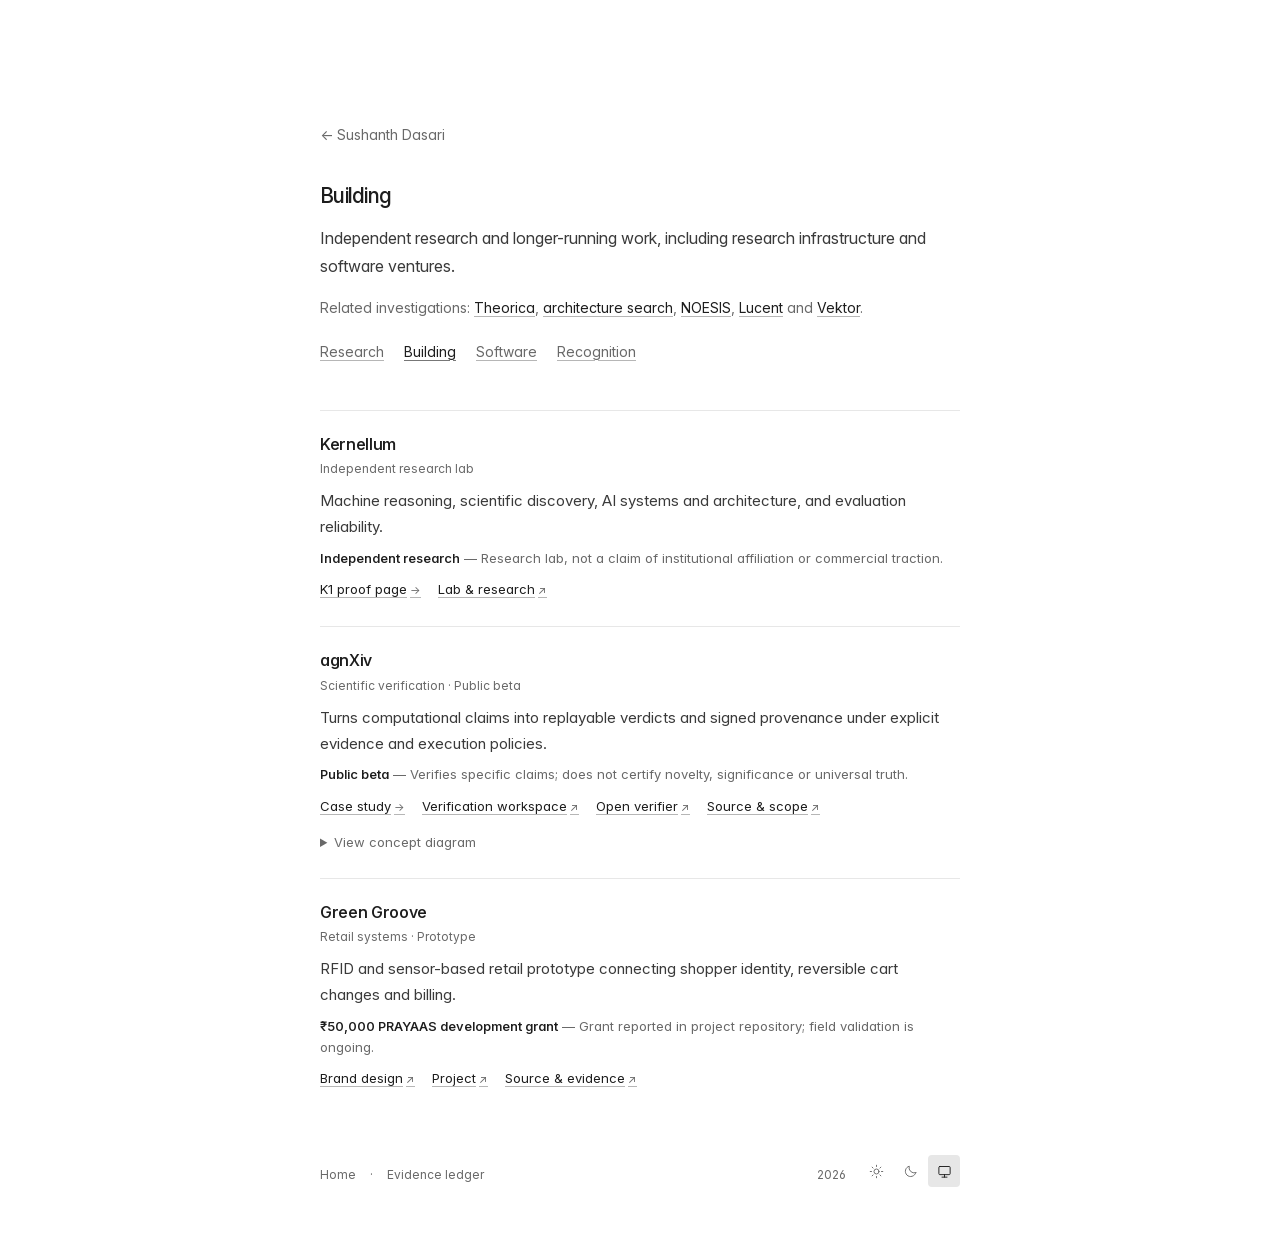
==== commit 40c235b3: "Remove insecure Kernellum custom-domain link from building/index.html" ====
--- a/building/index.html
+++ b/building/index.html
@@ -19,7 +19,7 @@
 </head>
 <body><a class="skip" href="#main">Skip to content</a><main class="site archive" id="main">
 <header class="archive-intro"><a class="back" href="../">← Sushanth Dasari</a><h1>Building</h1><p>Independent research and longer-running work, including research infrastructure and software ventures.</p><p class="crosslink">Related investigations: <a href="../research/#theorica">Theorica</a>, <a href="../research/#k1">architecture search</a>, <a href="../research/#noesis">NOESIS</a>, <a href="../research/#lucent">Lucent</a> and <a href="../research/#vektor">Vektor</a>.</p><nav class="archive-nav" aria-label="Other sections"><a href="../research/">Research</a><a href="../building/" aria-current="page">Building</a><a href="../projects/">Software</a><a href="../recognition/">Recognition</a></nav></header>
-<div class="records"><article class="record" id="kernellum" aria-labelledby="kernellum-title"><div class="record-heading"><h2 id="kernellum-title">Kernellum</h2><span class="record-status">Independent research lab</span></div><p>Machine reasoning, scientific discovery, AI systems and architecture, and evaluation reliability.</p><p class="record-note"><strong>Independent research</strong> — Research lab, not a claim of institutional affiliation or commercial traction.</p><div class="record-links"><a href="http://kernellum.qd.je/">Lab website (HTTP) <span aria-hidden="true">↗</span></a><a href="https://github.com/sushxnthd/kernellum">Lab &amp; research <span aria-hidden="true">↗</span></a></div></article>
+<div class="records"><article class="record" id="kernellum" aria-labelledby="kernellum-title"><div class="record-heading"><h2 id="kernellum-title">Kernellum</h2><span class="record-status">Independent research lab</span></div><p>Machine reasoning, scientific discovery, AI systems and architecture, and evaluation reliability.</p><p class="record-note"><strong>Independent research</strong> — Research lab, not a claim of institutional affiliation or commercial traction.</p><div class="record-links"><a href="../work/kernellum-k1/">K1 proof page <span aria-hidden="true">→</span></a><a href="https://github.com/sushxnthd/kernellum">Lab &amp; research <span aria-hidden="true">↗</span></a></div></article>
 <article class="record" id="agnxiv" aria-labelledby="agnxiv-title"><div class="record-heading"><h2 id="agnxiv-title">agnXiv</h2><span class="record-status">Scientific verification · Public beta</span></div><p>Turns computational claims into replayable verdicts and signed provenance under explicit evidence and execution policies.</p><p class="record-note"><strong>Public beta</strong> — Verifies specific claims; does not certify novelty, significance or universal truth.</p><div class="record-links"><a href="../work/agnxiv/">Case study <span aria-hidden="true">→</span></a><a href="https://sushxnthd.github.io/agnXiv/verify.html">Verification workspace <span aria-hidden="true">↗</span></a><a href="https://sushxnthd.github.io/agnXiv/">Open verifier <span aria-hidden="true">↗</span></a><a href="https://github.com/sushxnthd/agnXiv">Source &amp; scope <span aria-hidden="true">↗</span></a></div><details class="record-figure"><summary>View concept diagram</summary><figure class="figure agn-figure"><div class="figure-top"><span>INFRASTRUCTURE / 01</span><span>Verification contract</span></div><div class="contract-visual" aria-label="Claim, source, and declared test produce a scoped verdict and signed provenance"><span>01 &nbsp; Exact claim</span><span>02 &nbsp; Source + data + runtime</span><span>03 &nbsp; Declared test</span><span class="contract-arrow" aria-hidden="true">↓</span><strong>Scoped verdict</strong><span class="contract-last">+ signed provenance</span></div><figcaption>Verification is conditional on the declared evidence and execution contract.</figcaption></figure></details></article>
 <article class="record" id="greengroove" aria-labelledby="greengroove-title"><div class="record-heading"><h2 id="greengroove-title">Green Groove</h2><span class="record-status">Retail systems · Prototype</span></div><p>RFID and sensor-based retail prototype connecting shopper identity, reversible cart changes and billing.</p><p class="record-note"><strong>₹50,000 PRAYAAS development grant</strong> — Grant reported in project repository; field validation is ongoing.</p><div class="record-links"><a href="https://www.behance.net/gallery/211169339/Green-Groove">Brand design <span aria-hidden="true">↗</span></a><a href="https://sushxnthd.github.io/greengroove/">Project <span aria-hidden="true">↗</span></a><a href="https://github.com/sushxnthd/greengroove">Source &amp; evidence <span aria-hidden="true">↗</span></a></div></article></div>
 <footer class="footer archive-footer"><a href="../">Home</a><span aria-hidden="true"> · </span><a href="https://github.com/sushxnthd/portfolio/blob/main/EVIDENCE.md">Evidence ledger</a><span class="year">2026</span><div class="theme-control" role="group" aria-label="Color theme" hidden><button type="button" data-choice="light" aria-pressed="false" title="Light theme" aria-label="Light theme"><svg viewBox="0 0 24 24" width="15" height="15" fill="none" stroke="currentColor" stroke-width="1.5" stroke-linecap="round" aria-hidden="true"><circle cx="12" cy="12" r="4"/><path d="M12 2v2m0 16v2M2 12h2m16 0h2M5 5l1.5 1.5m11 11L19 19M5 19l1.5-1.5m11-11L19 5"/></svg></button><button type="button" data-choice="dark" aria-pressed="false" title="Dark theme" aria-label="Dark theme"><svg viewBox="0 0 24 24" width="15" height="15" fill="none" stroke="currentColor" stroke-width="1.5" stroke-linecap="round" stroke-linejoin="round" aria-hidden="true"><path d="M20.5 14a8.5 8.5 0 0 1-10.5-10.5A8.5 8.5 0 1 0 20.5 14Z"/></svg></button><button type="button" data-choice="system" aria-pressed="false" title="System theme" aria-label="System theme"><svg viewBox="0 0 24 24" width="15" height="15" fill="none" stroke="currentColor" stroke-width="1.5" stroke-linecap="round" stroke-linejoin="round" aria-hidden="true"><rect x="3" y="4" width="18" height="13" rx="1.5"/><path d="M12 17v4m-4 0h8"/></svg></button></div></footer>
--- a/styles.css
+++ b/styles.css
@@ -244,11 +244,6 @@
 }
 
 /* HAA-facing proof layer: quiet homepage hierarchy, deep standalone evidence pages. */
-.question-list{list-style:none;padding:0;display:grid;gap:8px}
-.question-list li{display:grid;grid-template-columns:154px minmax(0,1fr);gap:14px;font-size:14px;line-height:1.65}
-.question-list li>a{font-weight:500;text-decoration-color:transparent}
-.question-list li>a:hover{text-decoration-color:var(--underline)}
-.question-list li>span{color:var(--muted);text-wrap:pretty}
 .case-study{--measure:760px;padding-top:58px}
 .case-nav{display:flex;justify-content:space-between;gap:16px;align-items:center;margin-bottom:74px;font-size:13px}
 .case-nav a{color:var(--muted);text-decoration-color:transparent}
@@ -299,7 +294,6 @@
 .not-found>p{font-size:12px;color:var(--muted);margin-bottom:9px}
 .not-found h1{font-size:30px;letter-spacing:-.045em;margin-bottom:20px}
 @media(max-width:620px){
-.question-list{gap:13px}.question-list li{grid-template-columns:1fr;gap:1px}
 .case-study{width:calc(100% - 40px);padding-top:34px}
 .case-nav{margin-bottom:52px}
 .case-header h1{font-size:28px}
@@ -319,7 +313,7 @@
 
 /* Evidence presentation: honest quantitative scale, compact technical tables and visible focus. */
 .bar-track i{width:var(--bar)}
-.case-data{margin-top:20px;font-size:13px}.case-data summary{cursor:pointer;color:var(--ink);min-height:28px}.case-data table{width:100%;border-collapse:collapse;font-variant-numeric:tabular-nums;font-size:12px;line-height:1.6}.case-data caption{text-align:left;color:var(--muted);padding:8px 0}.case-data th,.case-data td{border-bottom:1px solid var(--line);text-align:right;padding:6px 3px}.case-data th:first-child{text-align:left;font-weight:500}.case-phone-grid img{object-fit:contain}.home .question-list+.work-index{margin-top:36px}.home #now+.work-index{margin-top:30px}.case-links a,.case-evidence a{min-height:24px;display:inline-block}.case-section :focus-visible{outline-offset:3px}.case-terminal{overflow-wrap:anywhere}.case-study .case-section a{overflow-wrap:anywhere}
+.case-data{margin-top:20px;font-size:13px}.case-data summary{cursor:pointer;color:var(--ink);min-height:28px}.case-data table{width:100%;border-collapse:collapse;font-variant-numeric:tabular-nums;font-size:12px;line-height:1.6}.case-data caption{text-align:left;color:var(--muted);padding:8px 0}.case-data th,.case-data td{border-bottom:1px solid var(--line);text-align:right;padding:6px 3px}.case-data th:first-child{text-align:left;font-weight:500}.case-phone-grid img{object-fit:contain}.case-links a,.case-evidence a{min-height:24px;display:inline-block}.case-section :focus-visible{outline-offset:3px}.case-terminal{overflow-wrap:anywhere}.case-study .case-section a{overflow-wrap:anywhere}
 @media print{.case-data:not([open])>table{display:table!important}.case-data summary{display:none}.case-links a:after,.case-evidence a:after{overflow-wrap:anywhere}.case-section{break-inside:auto}.metric-grid,.case-media,.case-data table{break-inside:avoid}}
 
 /* Final alignment pass: shared reading axes, compact mobile rows, no new visual language. */
@@ -329,13 +323,12 @@
 .home .featured-description h3{grid-column:1;grid-row:1;min-width:0}
 .home .featured-description p{grid-column:2;grid-row:1;min-width:0}
 .home .featured-link{grid-column:3;grid-row:1;margin:0}
-.home .question-list li{grid-template-columns:var(--index-label) minmax(0,1fr);gap:var(--index-gap)}
 .home .work-summary{grid-template-columns:var(--index-label) minmax(0,1fr) 16px;column-gap:var(--index-gap)}
 .home .recent-list li{grid-template-columns:var(--index-label) minmax(0,1fr);column-gap:var(--index-gap)}
 .home .work-summary-title{display:grid;grid-template-columns:minmax(0,1fr) 24px;gap:8px;align-items:baseline}
 .home .work-count{font-variant-numeric:tabular-nums;text-align:right}
 .home .featured-list li:last-child{border-bottom:1px solid var(--line)}
-.home .question-list li>a,.home .recent-list li>span{min-width:0}
+.home .recent-list li>span{min-width:0}
 .case-nav>*{min-width:0}
 .case-nav a:last-child{text-align:right}
 .case-facts dd,.metric-grid>div,.case-evidence li>*{min-width:0;overflow-wrap:anywhere}
@@ -347,7 +340,6 @@
  .home .featured-description h3{grid-column:1;grid-row:1}
  .home .featured-description p{grid-column:1 / -1;grid-row:2;max-width:none}
  .home .featured-link{grid-column:2;grid-row:1;justify-self:end;text-align:right}
- .home .question-list li{grid-template-columns:minmax(0,1fr);gap:2px}
  .home .work-summary{grid-template-columns:minmax(0,1fr) 16px;gap:3px 10px}
  .home .work-summary-title{display:flex;gap:10px}
  .home .work-count{text-align:left}
@@ -379,9 +371,7 @@
 .home .featured-description p,.home .work-preview{font-size:14px;line-height:1.55}
 .home .featured-link{font-size:13px;line-height:1.5}
 .home .home-section{margin-top:40px}
-.home .question-list{gap:12px}
-.home .question-list li{align-items:baseline;line-height:1.55}
-.home #now+.work-index{margin-top:32px}
+
 .home .work-summary{padding:18px 0}
 .home .work-summary-title{line-height:1.5}
 .home .work-count{font-size:12px}
@@ -449,9 +439,8 @@
  .home .featured-link{font-size:12px}
  .home .featured-description p,.home .work-preview{font-size:14px;line-height:1.55}
  .home .home-section{margin-top:32px}
- .home .question-list{gap:14px}
  .home .work-summary{padding:16px 0}
- .home #now+.work-index{margin-top:28px}
+ 
  .home .recent-list{gap:13px}
  .home .recent-list li{grid-template-columns:48px minmax(0,1fr);gap:10px;font-size:14px}
  .home .recent-list time{font-size:12px;line-height:1.85}
@@ -483,3 +472,17 @@
  .case-section{padding:20px 0}
  .case-section>h2{font-size:13pt}
 }
+
+/* Product evidence gallery: local, readable, native swipe rather than tiny thumbnails. */
+.case-phone-grid{align-items:start}
+.case-phone-grid img{width:100%;height:auto;display:block}
+.case-phone-grid:focus-visible{outline:2px solid var(--focus);outline-offset:4px}
+@media(max-width:620px){
+ .case-phone-grid{display:grid;grid-auto-flow:column;grid-auto-columns:72%;grid-template-columns:none;gap:12px;overflow-x:auto;overscroll-behavior-inline:contain;scroll-snap-type:x mandatory;padding-bottom:10px;scrollbar-width:thin;scrollbar-color:var(--underline) transparent}
+ .case-phone-grid img{scroll-snap-align:start}
+}
+@media print{.case-phone-grid{grid-auto-flow:row;grid-template-columns:repeat(3,minmax(0,1fr));overflow:visible;max-width:520px}}
+
+/* Keep the selected-work and archive rules separated by a single deliberate interval. */
+.home .featured-work+.work-index{margin-top:28px}
+@media(max-width:620px){.home .featured-work+.work-index{margin-top:24px}}
